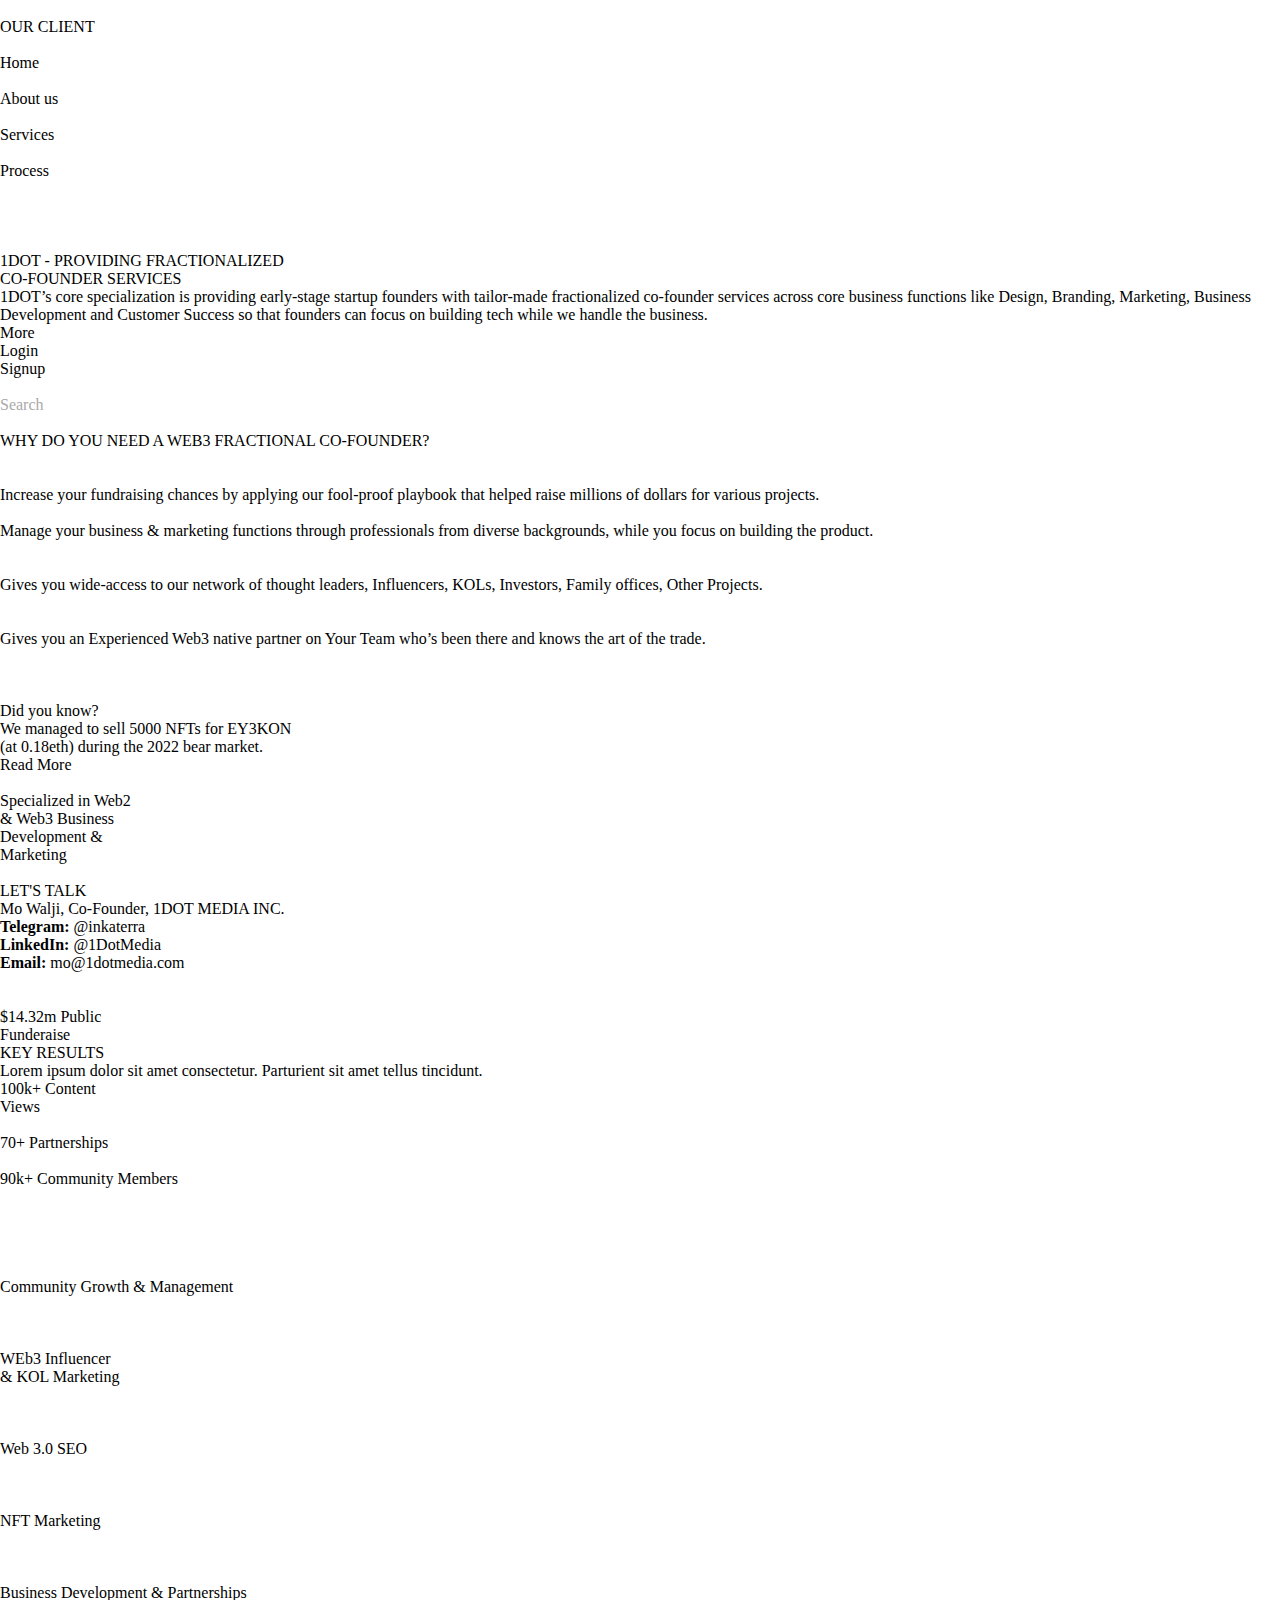
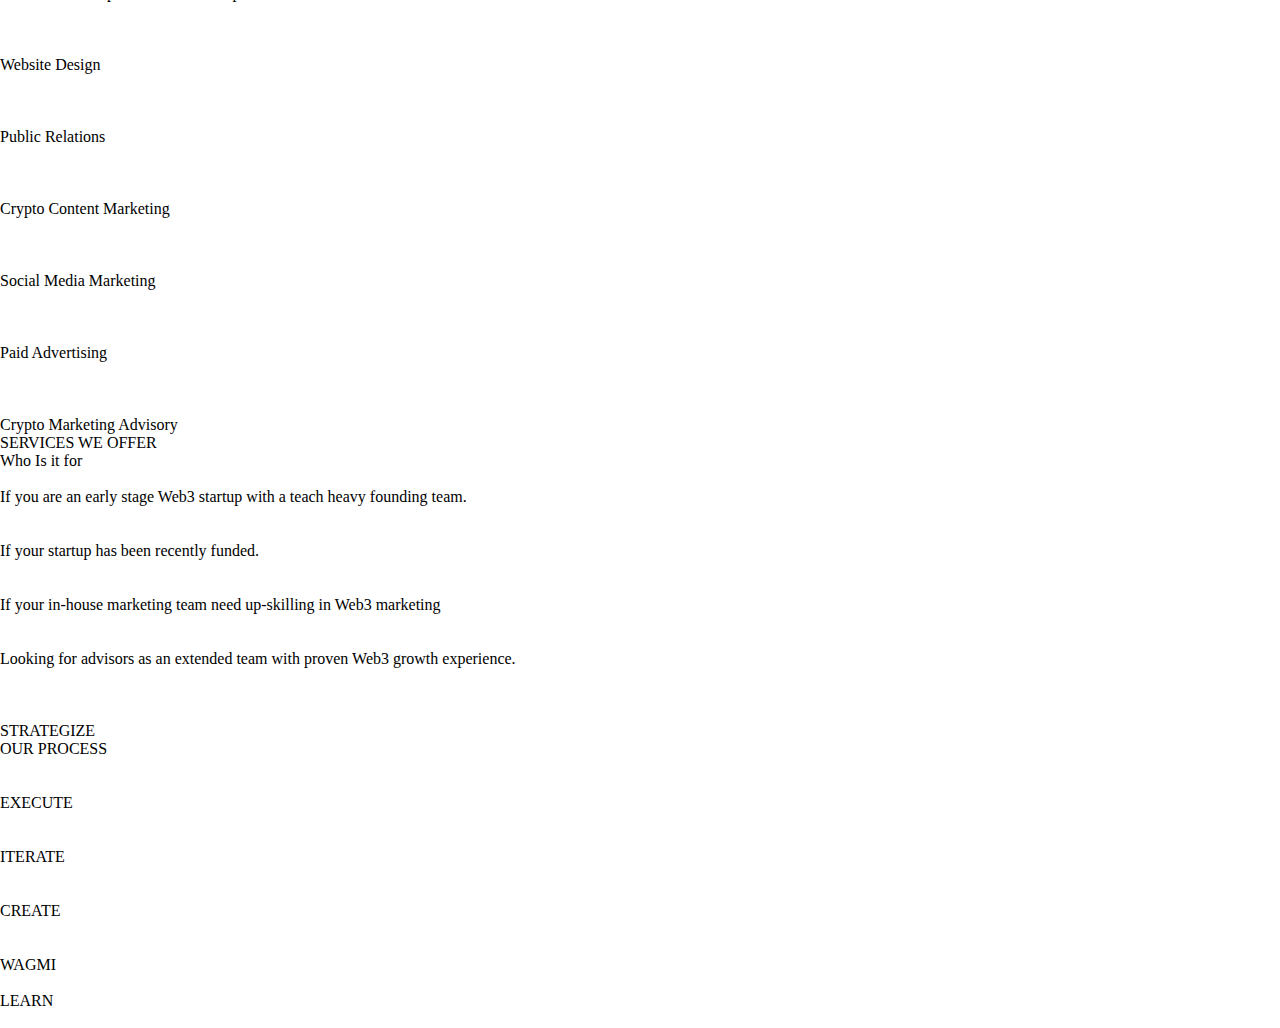
==== index.html @ b53cdebd "navbar and banner section added" ====
<!DOCTYPE html>
<html>
<head>
  	<meta charset="utf-8">
  	<meta name="viewport" content="initial-scale=1, width=device-width">
  	
  	
  	<link rel="stylesheet" href="./assets/global.css" />
  	<link rel="stylesheet"  href="./assets/style.css" />
  	<link rel="stylesheet" href="https://fonts.googleapis.com/css2?family=Resolve-MediumExt:wght@400&display=swap" />
  	<link rel="stylesheet" href="https://fonts.googleapis.com/css2?family=Montserrat:wght@400;500;700&display=swap" />
  	<link rel="stylesheet" href="https://fonts.googleapis.com/css2?family=Resolve-ExtraboldWd:wght@400&display=swap" />
  	
  	
  	
</head>
<body>
  	
  	<header class="landing-page">
    		<div class="landing-page-child">
    		</div>
    		<div class="landing-page-item">
    		</div>
    		<div class="landing-page-inner">
    		</div>
    		<div class="ellipse-div">
    		</div>
    		<div class="landing-page-child1">
    		</div>
    		<div class="landing-page-child2">
    		</div>
    		<div class="rectangle-div">
    		</div>
    		<img class="group-icon" alt="" src="Group 2194.svg">
    		
    		<div class="our-client">OUR CLIENT</div>
    		<img class="rectangle-icon" alt="" src="Rectangle 48.svg">
    		
    		<div class="home-parent">
      			<div class="home">
        				<div class="home1">Home</div>
        				<img class="material-symbolsadd-home-roun-icon" alt="" src="material-symbols:add-home-rounded.svg">
        				
        				<img class="home-child" alt="" src="Rectangle 4.svg">
        				
      			</div>
      			<div class="about">
        				<div class="about-us">About us</div>
        				<img class="mdiabout-icon" alt="" src="mdi:about.svg">
        				
      			</div>
      			<div class="services">
        				<div class="services1">Services</div>
        				<img class="icoutline-miscellaneous-servi-icon" alt="" src="ic:outline-miscellaneous-services.svg">
        				
      			</div>
      			<div class="process">
        				<div class="process1">Process</div>
        				<img class="uilprocess-icon" alt="" src="uil:process.svg">
        				
      			</div>
    		</div>
    		<img class="logo-icon" alt="" src="Logo.png">
    		
    		<div class="hero-banner">
      			<div class="hero-banner-child">
      			</div>
      			<img class="hero-banner-item" alt="" src="Rectangle 57.png">
      			
      			<div class="hero-banner-inner">
      			</div>
      			<div class="hero-banner-child1">
      			</div>
      			<div class="accd23147179095-1-parent">
        				<img class="accd23147179095-1-icon" alt="" src="accd23147179095 1.png">
        				
        				<div class="dot-providing-fractionalized-parent">
          					<div class="dot-providing-container">
            						<span class="telegram-inkaterra-txt-container">
              							<p class="dot-providing">1DOT - PROVIDING FRACTIONALIZED</p>
              							<p class="dot-providing">CO-FOUNDER SERVICES</p>
            						</span>
          					</div>
          					<div class="dots-core-specialization">1DOT’s core specialization is providing early-stage startup founders with tailor-made fractionalized co-founder services across core business functions like Design, Branding, Marketing, Business Development and Customer Success so that founders can focus on building tech while we handle the business.</div>
          					<div class="rectangle-parent">
            						<div class="group-child">
            						</div>
            						<div class="more">More</div>
          					</div>
        				</div>
      			</div>
    		</div>
    		<div class="login-parent">
      			<div class="login">Login</div>
      			<div class="signup">Signup</div>
      			<img class="group-item" alt="" src="Rectangle 4.svg">
      			
      			<div class="search-parent">
        				<div class="search">Search</div>
        				<img class="frame-icon" alt="" src="Frame.svg">
        				
        				<div class="group-inner">
        				</div>
      			</div>
    		</div>
    		<div class="right-wrapper-top">
      			<div class="right-wrapper-top-child">
      			</div>
      			<img class="right-wrapper-top-item" alt="" src="Rectangle 52.png">
      			
      			<div class="right-wrap">
        				<div class="why-do-you">WHY DO YOU NEED A WEB3 FRACTIONAL CO-FOUNDER?</div>
        				<div class="right-points">
          					<div class="right-point-3">
            						<img class="right-point-3-child" alt="" src="Vector 9.svg">
            						
            						<div class="group-parent">
              							<div class="vector-parent">
                								<img class="vector-icon" alt="" src="Vector 10.svg">
                								
                								<img class="af969147179095-1-icon" alt="" src="9af969147179095 1.png">
                								
              							</div>
              							<div class="increase-your-fundraising">Increase your fundraising chances by applying our fool-proof playbook that helped raise millions of dollars for various projects.</div>
            						</div>
          					</div>
          					<div class="right-point-4">
            						<img class="right-point-3-child" alt="" src="Vector 11.svg">
            						
            						<div class="group-parent">
              							<div class="manage-your-business">Manage your business & marketing functions through professionals from diverse backgrounds, while you focus on building the product.</div>
              							<div class="vector-parent">
                								<img class="vector-icon" alt="" src="Vector 12.svg">
                								
                								<img class="cd147179095-1-icon" alt="" src="6299cd147179095 1.png">
                								
              							</div>
            						</div>
          					</div>
          					<div class="right-point-2">
            						<img class="right-point-3-child" alt="" src="Vector 7.svg">
            						
            						<div class="gives-you-wide-access-to-our-n-parent">
              							<div class="gives-you-wide-access">Gives you wide-access to our network of thought leaders, Influencers, KOLs, Investors, Family offices, Other Projects.</div>
              							<div class="vector-parent">
                								<img class="vector-icon" alt="" src="Vector 8.svg">
                								
                								<img class="f8e6147179095-1-icon" alt="" src="21f8e6147179095 1.png">
                								
              							</div>
            						</div>
          					</div>
          					<div class="right-point-1">
            						<img class="right-point-3-child" alt="" src="Vector 5.svg">
            						
            						<div class="group-parent">
              							<div class="increase-your-fundraising">Gives you an Experienced Web3 native partner on Your Team who’s been there and knows the art of the trade.</div>
              							<div class="vector-parent">
                								<img class="vector-icon" alt="" src="Vector 6.svg">
                								
                								<img class="a55784147179095-1-icon" alt="" src="a55784147179095 1.png">
                								
              							</div>
            						</div>
          					</div>
        				</div>
      			</div>
    		</div>
    		<div class="right-wrapper-bottom">
      			<div class="right-wrapper-bottom-child">
      			</div>
      			<img class="right-wrapper-bottom-item" alt="" src="Rectangle 53.png">
      			
      			<div class="ellipse-parent">
        				<div class="group-child4">
        				</div>
        				<div class="group-child5">
        				</div>
        				<img class="s-1-1" alt="" src="s (1) 1.png">
        				
        				<div class="did-you-know">Did you know?</div>
        				<div class="we-managed-to-container">
          					<span class="telegram-inkaterra-txt-container">
            						<p class="dot-providing">We managed to sell 5000 NFTs for EY3KON</p>
            						<p class="dot-providing">(at 0.18eth) during the 2022 bear market.</p>
          					</span>
        				</div>
        				<div class="rectangle-group">
          					<div class="group-child6">
          					</div>
          					<div class="read-more">Read More</div>
        				</div>
      			</div>
    		</div>
    		<div class="right-wrapper-bottom1">
      			<div class="right-wrapper-bottom-inner">
      			</div>
      			<div class="rectangle-container">
        				<div class="group-child7">
        				</div>
        				<img class="group-child8" alt="" src="Rectangle 59.png">
        				
        				<div class="specialized-in-web2-container">
          					<p class="dot-providing">Specialized in Web2</p>
          					<p class="dot-providing">& Web3 Business </p>
          					<p class="dot-providing">Development & </p>
          					<p class="dot-providing">Marketing</p>
        				</div>
      			</div>
      			<div class="rectangle-parent1">
        				<div class="group-child9">
        				</div>
        				<div class="rectangle-parent2">
          					<img class="group-child10" alt="" src="Rectangle 59.png">
          					
          					<div class="lets-talk-parent">
            						<div class="lets-talk">LET'S TALK</div>
            						<div class="mo-walji-co-founder">Mo Walji, Co-Founder, 1DOT MEDIA INC.</div>
            						<div class="group-container">
              							<div class="rectangle-parent3">
                								<div class="group-child11">
                								</div>
                								<div class="telegram-inkaterra">
                  									<span class="telegram-inkaterra-txt-container">
                    										<b>Telegram: </b>
                    										<span>@inkaterra</span>
                  									</span>
                								</div>
              							</div>
              							<div class="rectangle-parent4">
                								<div class="group-child12">
                								</div>
                								<div class="linkedin-1dotmedia">
                  									<span class="telegram-inkaterra-txt-container">
                    										<b>LinkedIn:</b>
                    										<span> @1DotMedia</span>
                  									</span>
                								</div>
              							</div>
              							<div class="rectangle-parent5">
                								<div class="group-child13">
                								</div>
                								<div class="email-mo1dotmediacom">
                  									<span class="telegram-inkaterra-txt-container">
                    										<b>Email: </b>
                    										<span>mo@1dotmedia.com</span>
                  									</span>
                								</div>
              							</div>
            						</div>
          					</div>
        				</div>
      			</div>
      			<img class="right-wrapper-bottom-child1" alt="" src="Rectangle 57.png">
      			
      			<div class="rectangle-parent6">
        				<div class="group-child14">
        				</div>
        				<div class="group-child15">
        				</div>
        				<img class="t-1-icon" alt="" src="t 1.png">
        				
        				<div class="m-public-funderaise-container">
          					<span class="telegram-inkaterra-txt-container">
            						<p class="dot-providing">$14.32m Public</p>
            						<p class="dot-providing">Funderaise</p>
          					</span>
        				</div>
      			</div>
      			<div class="key-results-parent">
        				<div class="key-results">KEY RESULTS</div>
        				<div class="lorem-ipsum-dolor">Lorem ipsum dolor sit amet consectetur. Parturient sit amet tellus tincidunt.</div>
      			</div>
      			<div class="rectangle-parent7">
        				<div class="group-child14">
        				</div>
        				<div class="m-public-funderaise-container">
          					<span class="telegram-inkaterra-txt-container">
            						<p class="dot-providing">100k+ Content</p>
            						<p class="dot-providing">Views</p>
          					</span>
        				</div>
        				<div class="group-child17">
        				</div>
        				<img class="t-10-1" alt="" src="t (10) 1.png">
        				
      			</div>
      			<div class="rectangle-parent8">
        				<div class="group-child14">
        				</div>
        				<div class="partnerships">70+ Partnerships</div>
        				<div class="group-child19">
        				</div>
        				<img class="t-1-1" alt="" src="t (1) 1.png">
        				
      			</div>
      			<div class="rectangle-parent9">
        				<div class="group-child14">
        				</div>
        				<div class="k-community-members">90k+ Community Members</div>
        				<div class="group-child21">
        				</div>
        				<img class="s-1-icon" alt="" src="s 1.png">
        				
      			</div>
    		</div>
    		<div class="rectangle-parent10">
      			<img class="group-child22" alt="" src="Rectangle 58.png">
      			
      			<div class="group-parent1">
        				<div class="group-parent2">
          					<div class="whoitfor-wrap-parent">
            						<div class="whoitfor-wrap">
              							<div class="whoitfor-wrap">
                								<div class="point1-wrap-child">
                								</div>
                								<img class="point1-wrap-item" alt="" src="Vector 4.svg">
                								
                								<img class="point1-wrap-inner" alt="" src="Vector 5.png">
                								
                								<div class="point1-wrap-child1">
                								</div>
                								<img class="t-6-1" alt="" src="t (6) 1.png">
                								
                								<div class="point1-wrap-child2">
                								</div>
                								<div class="vector-parent1">
                  									<img class="group-child23" alt="" src="Rectangle 59.svg">
                  									
                  									<div class="community-growth">Community Growth & Management</div>
                								</div>
              							</div>
            						</div>
            						<div class="whoitfor-wrap1">
              							<div class="whoitfor-wrap">
                								<div class="point1-wrap-child">
                								</div>
                								<img class="point1-wrap-item" alt="" src="Vector 4.svg">
                								
                								<img class="point1-wrap-inner" alt="" src="Vector 5.png">
                								
                								<div class="point1-wrap-child1">
                								</div>
                								<img class="t-6-11" alt="" src="t (6) 1.png">
                								
                								<div class="point1-wrap-child2">
                								</div>
                								<div class="vector-parent1">
                  									<img class="group-child23" alt="" src="Rectangle 59.svg">
                  									
                  									<div class="web3-influencer-container">
                    										<span class="telegram-inkaterra-txt-container">
                      											<p class="dot-providing">WEb3 Influencer</p>
                      											<p class="dot-providing">& KOL Marketing</p>
                    										</span>
                  									</div>
                								</div>
              							</div>
            						</div>
            						<div class="whoitfor-wrap2">
              							<div class="point1-wrap2">
                								<img class="point1-wrap-item" alt="" src="Vector 4.svg">
                								
                								<img class="point1-wrap-inner" alt="" src="Vector 5.png">
                								
                								<div class="point1-wrap-child1">
                								</div>
                								<img class="t-6-12" alt="" src="t (6) 1.png">
                								
                								<div class="point1-wrap-child2">
                								</div>
                								<div class="vector-parent1">
                  									<img class="group-child23" alt="" src="Rectangle 59.svg">
                  									
                  									<div class="community-growth">Web 3.0 SEO</div>
                								</div>
              							</div>
            						</div>
            						<div class="whoitfor-wrap3">
              							<div class="whoitfor-wrap">
                								<div class="point1-wrap-child">
                								</div>
                								<img class="point1-wrap-item" alt="" src="Vector 4.svg">
                								
                								<img class="point1-wrap-inner" alt="" src="Vector 5.png">
                								
                								<div class="point1-wrap-child1">
                								</div>
                								<img class="t-6-13" alt="" src="t (6) 1.png">
                								
                								<div class="point1-wrap-child2">
                								</div>
                								<div class="vector-parent1">
                  									<img class="group-child23" alt="" src="Rectangle 59.svg">
                  									
                  									<div class="community-growth">NFT Marketing</div>
                								</div>
              							</div>
            						</div>
            						<div class="whoitfor-wrap4">
              							<div class="whoitfor-wrap">
                								<div class="point1-wrap-child">
                								</div>
                								<img class="point1-wrap-item" alt="" src="Vector 4.svg">
                								
                								<img class="point1-wrap-inner" alt="" src="Vector 5.png">
                								
                								<div class="point1-wrap-child1">
                								</div>
                								<img class="t-6-14" alt="" src="t (6) 1.png">
                								
                								<div class="point1-wrap-child2">
                								</div>
                								<div class="vector-parent1">
                  									<img class="group-child23" alt="" src="Rectangle 59.svg">
                  									
                  									<div class="business-development">Business Development & Partnerships</div>
                								</div>
              							</div>
            						</div>
            						<div class="whoitfor-wrap5">
              							<div class="whoitfor-wrap">
                								<div class="point1-wrap-child">
                								</div>
                								<img class="point1-wrap-item" alt="" src="Vector 4.svg">
                								
                								<img class="point1-wrap-inner" alt="" src="Vector 5.png">
                								
                								<div class="point1-wrap-child1">
                								</div>
                								<img class="t-6-15" alt="" src="t (6) 1.png">
                								
                								<div class="point1-wrap-child2">
                								</div>
                								<div class="vector-parent1">
                  									<img class="group-child23" alt="" src="Rectangle 59.svg">
                  									
                  									<div class="community-growth">Website Design</div>
                								</div>
              							</div>
            						</div>
            						<div class="whoitfor-wrap6">
              							<div class="whoitfor-wrap">
                								<div class="point1-wrap-child">
                								</div>
                								<img class="point1-wrap-item" alt="" src="Vector 4.svg">
                								
                								<img class="point1-wrap-inner" alt="" src="Vector 5.png">
                								
                								<div class="point1-wrap-child1">
                								</div>
                								<img class="t-6-16" alt="" src="t (6) 1.png">
                								
                								<div class="point1-wrap-child2">
                								</div>
                								<div class="vector-parent1">
                  									<img class="group-child23" alt="" src="Rectangle 59.svg">
                  									
                  									<div class="community-growth">Public Relations</div>
                								</div>
              							</div>
            						</div>
            						<div class="whoitfor-wrap7">
              							<div class="whoitfor-wrap">
                								<div class="point1-wrap-child">
                								</div>
                								<img class="point1-wrap-item" alt="" src="Vector 4.svg">
                								
                								<img class="point1-wrap-inner" alt="" src="Vector 5.png">
                								
                								<div class="point1-wrap-child1">
                								</div>
                								<img class="t-6-17" alt="" src="t (6) 1.png">
                								
                								<div class="point1-wrap-child2">
                								</div>
                								<div class="vector-parent1">
                  									<img class="group-child23" alt="" src="Rectangle 59.svg">
                  									
                  									<div class="community-growth">Crypto Content Marketing</div>
                								</div>
              							</div>
            						</div>
            						<div class="whoitfor-wrap8">
              							<div class="whoitfor-wrap">
                								<div class="point1-wrap-child">
                								</div>
                								<img class="point1-wrap-item" alt="" src="Vector 4.svg">
                								
                								<img class="point1-wrap-inner" alt="" src="Vector 5.png">
                								
                								<div class="point1-wrap-child1">
                								</div>
                								<img class="t-6-18" alt="" src="t (6) 1.png">
                								
                								<div class="point1-wrap-child2">
                								</div>
                								<div class="vector-parent1">
                  									<img class="group-child23" alt="" src="Rectangle 59.svg">
                  									
                  									<div class="social-media-marketing">Social Media Marketing</div>
                								</div>
              							</div>
            						</div>
            						<div class="whoitfor-wrap9">
              							<div class="whoitfor-wrap">
                								<div class="point1-wrap-child">
                								</div>
                								<img class="point1-wrap-item" alt="" src="Vector 4.svg">
                								
                								<img class="point1-wrap-inner" alt="" src="Vector 5.png">
                								
                								<div class="point1-wrap-child1">
                								</div>
                								<img class="t-6-19" alt="" src="t (6) 1.png">
                								
                								<div class="point1-wrap-child2">
                								</div>
                								<div class="vector-parent1">
                  									<img class="group-child23" alt="" src="Rectangle 59.svg">
                  									
                  									<div class="community-growth">Paid Advertising</div>
                								</div>
              							</div>
            						</div>
            						<div class="whoitfor-wrap10">
              							<div class="whoitfor-wrap">
                								<div class="point1-wrap-child">
                								</div>
                								<img class="point1-wrap-item" alt="" src="Vector 4.svg">
                								
                								<img class="point1-wrap-inner" alt="" src="Vector 5.png">
                								
                								<div class="point1-wrap-child1">
                								</div>
                								<img class="t-6-110" alt="" src="t (6) 1.png">
                								
                								<div class="point1-wrap-child2">
                								</div>
                								<div class="vector-parent1">
                  									<img class="group-child23" alt="" src="Rectangle 59.svg">
                  									
                  									<div class="community-growth">Crypto Marketing Advisory</div>
                								</div>
              							</div>
            						</div>
          					</div>
          					<div class="services-we-offer">SERVICES WE OFFER</div>
        				</div>
        				<div class="who-it-for-wrapper">
          					<div class="who-is-it">Who Is it for</div>
          					<div class="whoitfor-wrap11">
            						<div class="point1-wrap11">
              							<div class="point1-wrap-child">
              							</div>
              							<img class="point1-wrap-item" alt="" src="Vector 4.svg">
              							
              							<div class="point1-wrap-child2">
              							</div>
              							<div class="if-you-are-an-early-stage-web3-parent">
                								<div class="if-you-are">If you are an early stage Web3 startup with a teach heavy founding team.</div>
                								<img class="group-child34" alt="" src="Group 2159.svg">
                								
              							</div>
            						</div>
            						<div class="point2-wrap">
              							<div class="point2-wrap-child">
              							</div>
              							<img class="point2-wrap-item" alt="" src="Vector 4.svg">
              							
              							<div class="if-your-startup-has-been-recen-parent">
                								<div class="if-your-startup">If your startup has been recently funded.</div>
                								<img class="group-child35" alt="" src="Group 2160.svg">
                								
              							</div>
            						</div>
            						<div class="point3-wrap">
              							<div class="point3-wrap-child">
              							</div>
              							<img class="point3-wrap-item" alt="" src="Vector 4.svg">
              							
              							<div class="if-your-in-house-marketing-tea-parent">
                								<div class="if-your-in-house">If your in-house marketing team need up-skilling in Web3 marketing</div>
                								<div class="group-child36">
                								</div>
                								<img class="group-child37" alt="" src="Group 2161.svg">
                								
              							</div>
            						</div>
            						<div class="point4-wrap">
              							<div class="point4-wrap-child">
              							</div>
              							<img class="point3-wrap-item" alt="" src="Vector 4.svg">
              							
              							<div class="looking-for-advisors-as-an-ext-parent">
                								<div class="looking-for-advisors">Looking for advisors as an extended team with proven Web3 growth experience.</div>
                								<div class="group-child38">
                								</div>
                								<img class="group-child39" alt="" src="Group 2162.svg">
                								
              							</div>
            						</div>
          					</div>
        				</div>
        				<div class="group-parent3">
          					<div class="rectangle-parent11">
            						<div class="group-child40">
            						</div>
            						<img class="group-child41" alt="" src="Rectangle 53.svg">
            						
            						<div class="group-child42">
            						</div>
            						<img class="ellipse-icon" alt="" src="Ellipse 17.png">
            						
            						<div class="strategize">STRATEGIZE</div>
          					</div>
          					<div class="our-process-parent">
            						<div class="our-process">OUR PROCESS</div>
            						<div class="rectangle-parent12">
              							<div class="group-child40">
              							</div>
              							<img class="group-child41" alt="" src="Rectangle 53.svg">
              							
              							<div class="group-child45">
              							</div>
              							<img class="group-child46" alt="" src="Ellipse 17.png">
              							
              							<div class="execute">EXECUTE</div>
            						</div>
            						<div class="rectangle-parent13">
              							<div class="group-child40">
              							</div>
              							<img class="group-child41" alt="" src="Rectangle 53.svg">
              							
              							<div class="group-child45">
              							</div>
              							<img class="group-child50" alt="" src="Ellipse 17.png">
              							
              							<div class="iterate">ITERATE</div>
            						</div>
            						<div class="rectangle-parent14">
              							<div class="group-child40">
              							</div>
              							<img class="group-child41" alt="" src="Rectangle 53.svg">
              							
              							<div class="group-child42">
              							</div>
              							<img class="group-child54" alt="" src="Ellipse 17.png">
              							
              							<div class="create">CREATE</div>
            						</div>
            						<div class="rectangle-parent15">
              							<div class="group-child40">
              							</div>
              							<img class="group-child41" alt="" src="Rectangle 53.svg">
              							
              							<div class="group-child45">
              							</div>
              							<img class="group-child58" alt="" src="Ellipse 17.png">
              							
              							<div class="wagmi">WAGMI</div>
            						</div>
            						<div class="group-parent4">
              							<div class="rectangle-parent16">
                								<div class="group-child40">
                								</div>
                								<img class="group-child41" alt="" src="Rectangle 53.svg">
                								
                								<div class="learn">LEARN</div>
              							</div>
              							<div class="group-child61">
              							</div>
              							<img class="group-child62" alt="" src="Ellipse 18.png">
              							
            						</div>
          					</div>
        				</div>
      			</div>
    		</div>
  	</header>
  	
  	
  	
  	
</body>
</html>
---- assets/global.css ----
@font-face {
    font-family: 'Resolve-ExtraboldWd'; 
    src: url('../fonts/stylesheet.css'); 
}


body {
  	margin: 0;
  	line-height: normal;
}


:root {
  	
  	/* fonts */
  	--font-resolve-extraboldwd: Resolve-ExtraboldWd;
  	--font-resolve-mediumext: Resolve-MediumExt;
  	--font-montserrat: Montserrat;

  	/* font sizes */
  	--font-size-xl: 20px;
  	--font-size-6xl: 25px;
  	--font-size-2xs: 11px;
  	--font-size-xs: 12px;
  	--font-size-smi: 13px;
  	--font-size-sm: 14px;
  	--font-size-3xs: 10px;
  	--font-size-mini: 15px;
  	
  	/* Colors */
  	--white: #fff;
  	--color-darkslateblue-100: #473d9a;
  	--color-darkslateblue-200: #3a3373;
  	--st: #d214e6;
  	--color-fuchsia-100: rgba(210, 20, 230, 0.3);
  	--color-thistle: #c9b0e0;
  	--color-hotpink-100: rgba(236, 77, 142, 0.3);
  	--color-blueviolet-100: #5b2ad1;
  	--color-blueviolet-200: rgba(91, 42, 209, 0.3);
  	--color-gray: rgba(255, 255, 255, 0.4);
  	
  	/* Border radiuses */
  	--br-sm: 14px;
  	--br-11xl: 30px;
  	--br-xl: 20px;
  	--br-xs: 12px;
  	--br-3xs: 10px;
  	
}
---- assets/style.css ----
* {
  margin: 0;
  padding: 0;
  box-sizing: border-box;
}

.container {
  width: 1400px;
  margin: 0 auto;
 
}

/* banner css  */
.logo-nav {
  height: 700px;
  width: 115px;
  background-color: red;
}

/* navbar css  */

.search {
  position: relative;
  color: #aaa;
}

.search {
  display: inline-block;
}

.search input {
  width: 250px;
  height: 32px;
}

.search input {
  text-indent: 32px;
  border: none;
  border-bottom: 1px solid #000;
}
.search .fa-search {
  position: absolute;
  top: 10px;
}

.search .fa-search {
  left: auto;
  right: 10px;
}

.login-line {
  border-bottom: 1px solid #000;
}

.header {
  display: flex;
  justify-content: space-between;
}

.navbar {
  display: flex;
  justify-content: center;
  align-items: center;
}

ul {
  display: flex;
  list-style: none;
  gap: 40px;
}

/* banner css  */

.banner {
  height: 315px;
  width: 900px;
  background-color: #3a3373;
  border-radius: 10px;
  padding: 15px;
}

.banner-section {
  display: flex;
  gap: 3%;
  margin: auto 0;
  justify-content: center;
}

.banner-content {
  display: flex;
  margin: 0 auto;
  justify-content: center;
  align-items: center;
}

.banner-text h2 {
  color: white;
  font-family: 'Resolve-ExtraboldWd';
}
.banner-text p {
  color: #a786c6;
}

.banner-text button {
  border-radius: 10px;
  background: linear-gradient(125.08deg, #d214e6, #ec4d8e);
  box-shadow: 4px 4px 17px rgba(54, 47, 115, 0.5);
  width: 99px;
  height: 42px;
  color: #ffffff;
  margin-top: 10px;
}

/* side navbar  */

.sidebar-nav {
  height: 668px;
  width: 380px;
  background-color: #3a3373;
  padding: 15px;
}

.sidebar-nav h2 {
  text-align: center;
  color: white;
}

.icon-card {
  width: 300px;
  height: 108px;
  display: grid;
  grid-template-columns: repeat(2, 1fr);
  position: relative;
  margin-top: 5%;
}

.icon-vector img{
  width: 120px;
  height: 110px;
  position: absolute;
  margin-top: 5%;
  margin-left: 5%;
}

.icon-img {
  position: relative;
  margin-top: 20%;
  margin-left: 20%;
  width: 58px;
  height: 61px;
  padding: 5px;
  
 
}

.icon-text {
  margin-top: 35%;
color: #fff;
  font-size: 10px;
  position: relative;
}

.victor-back-img {
  position: absolute;
  width: 300px;
  height: 108;
}



/* second banner  */

.second-banner{
  height: 1600px;
  width: 900px;
  background-color: #3A3373;
  margin-top: 40px;
  border-radius: 10px;
 padding: 15px;

}

.second-banner h2{
  color: #fff;
}

.card-item-victor{
  width: 195px;
  height: 248px;
}
.vector-4{
  position: absolute;

}


.group-2159{
position: relative;
text-align: center;
}

.second-banner-text{
  position: relative;
 text-align: center;
 font-size: 11px;
 color: #fff;
}


.who-is-card{
  display: grid;
  grid-template-columns: repeat(4, 1fr);
  
}

.service-section{
  margin-top: 10%;
}
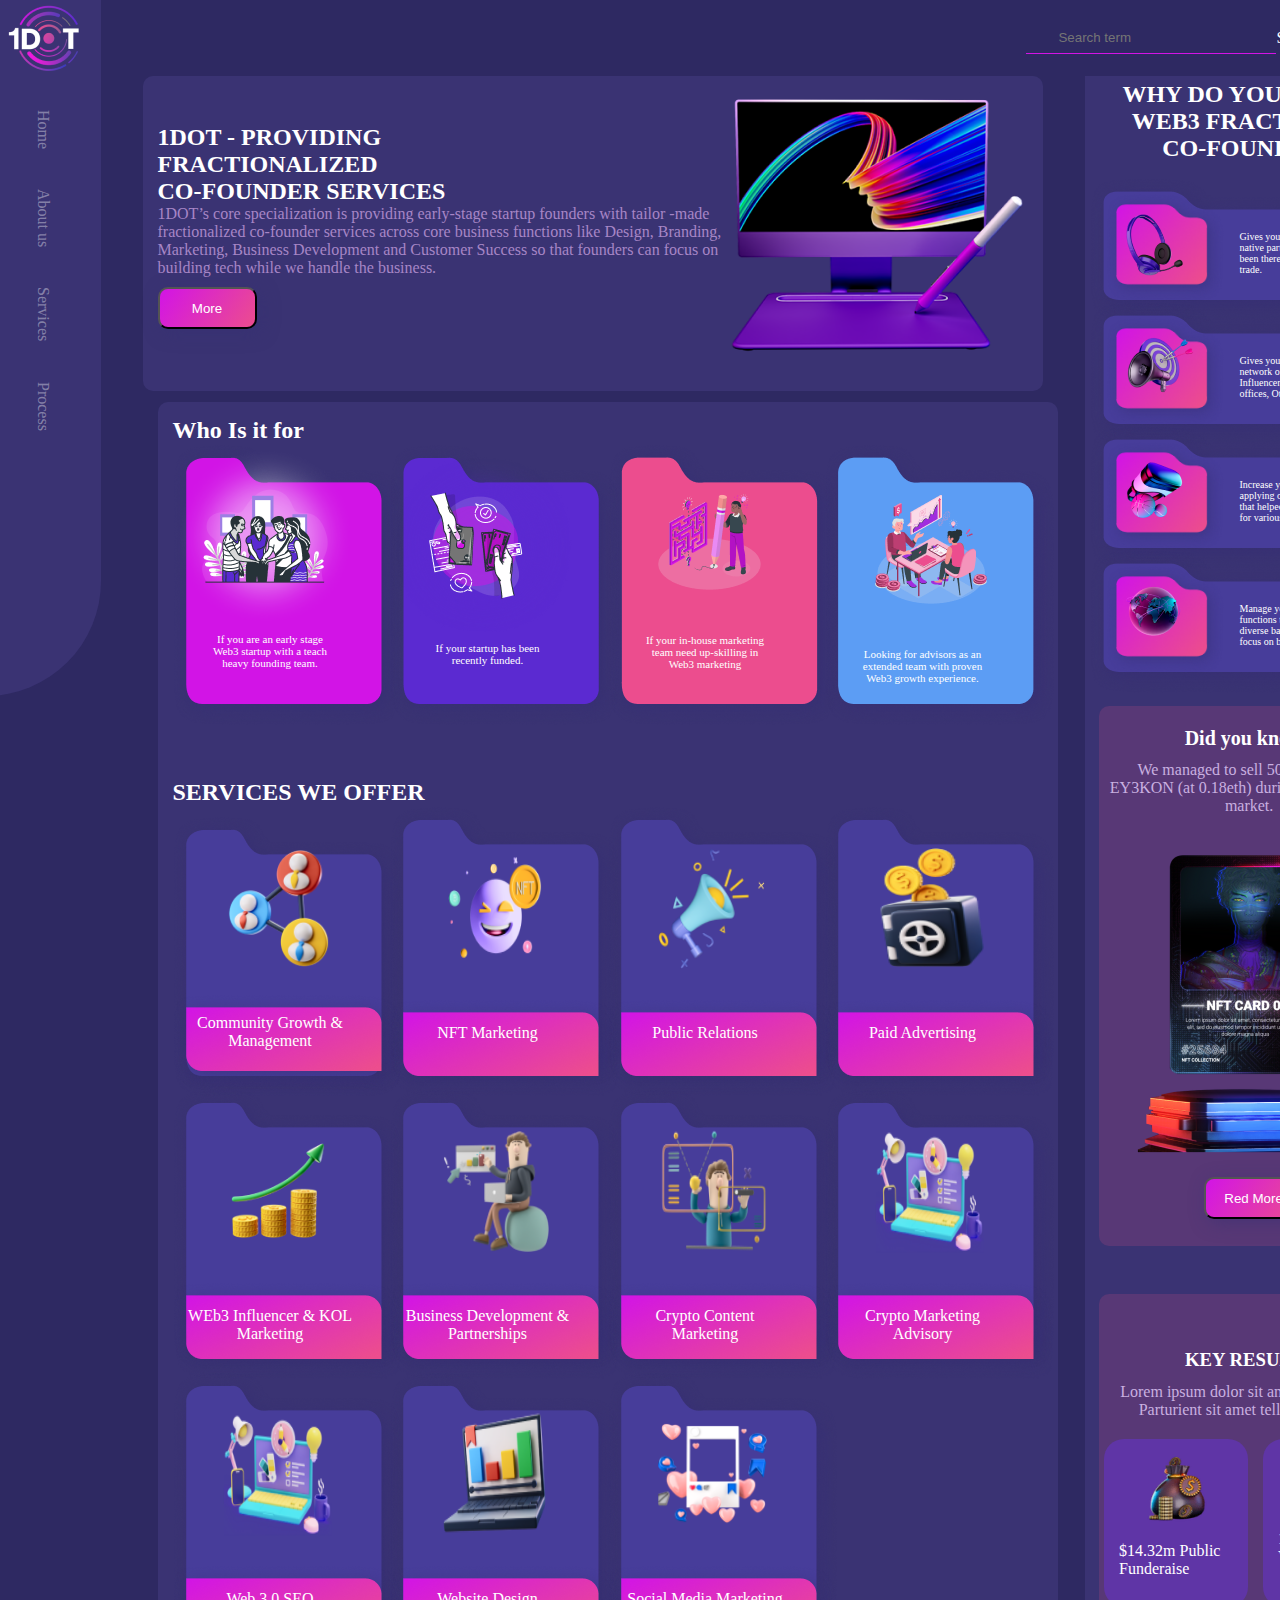
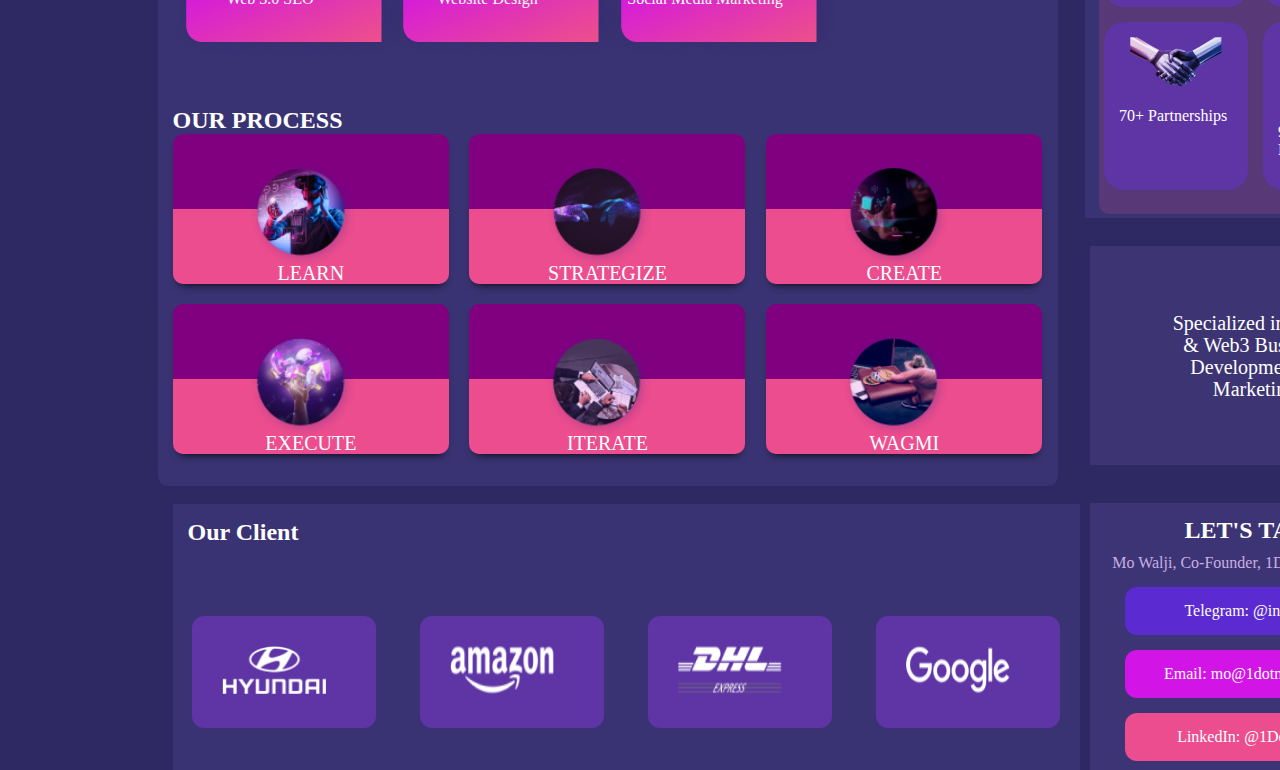
==== commit 56dc20ab: "some code updated" ====
--- a/index.html
+++ b/index.html
@@ -1,686 +1,593 @@
 <!DOCTYPE html>
-<html>
-<head>
-  	<meta charset="utf-8">
-  	<meta name="viewport" content="initial-scale=1, width=device-width">
-  	
-  	
-  	<link rel="stylesheet" href="./assets/global.css" />
-  	<link rel="stylesheet"  href="./assets/style.css" />
-  	<link rel="stylesheet" href="https://fonts.googleapis.com/css2?family=Resolve-MediumExt:wght@400&display=swap" />
-  	<link rel="stylesheet" href="https://fonts.googleapis.com/css2?family=Montserrat:wght@400;500;700&display=swap" />
-  	<link rel="stylesheet" href="https://fonts.googleapis.com/css2?family=Resolve-ExtraboldWd:wght@400&display=swap" />
-  	
-  	
-  	
-</head>
-<body>
-  	
-  	<header class="landing-page">
-    		<div class="landing-page-child">
-    		</div>
-    		<div class="landing-page-item">
-    		</div>
-    		<div class="landing-page-inner">
-    		</div>
-    		<div class="ellipse-div">
-    		</div>
-    		<div class="landing-page-child1">
-    		</div>
-    		<div class="landing-page-child2">
-    		</div>
-    		<div class="rectangle-div">
-    		</div>
-    		<img class="group-icon" alt="" src="Group 2194.svg">
-    		
-    		<div class="our-client">OUR CLIENT</div>
-    		<img class="rectangle-icon" alt="" src="Rectangle 48.svg">
-    		
-    		<div class="home-parent">
-      			<div class="home">
-        				<div class="home1">Home</div>
-        				<img class="material-symbolsadd-home-roun-icon" alt="" src="material-symbols:add-home-rounded.svg">
-        				
-        				<img class="home-child" alt="" src="Rectangle 4.svg">
-        				
-      			</div>
-      			<div class="about">
-        				<div class="about-us">About us</div>
-        				<img class="mdiabout-icon" alt="" src="mdi:about.svg">
-        				
-      			</div>
-      			<div class="services">
-        				<div class="services1">Services</div>
-        				<img class="icoutline-miscellaneous-servi-icon" alt="" src="ic:outline-miscellaneous-services.svg">
-        				
-      			</div>
-      			<div class="process">
-        				<div class="process1">Process</div>
-        				<img class="uilprocess-icon" alt="" src="uil:process.svg">
-        				
-      			</div>
-    		</div>
-    		<img class="logo-icon" alt="" src="Logo.png">
-    		
-    		<div class="hero-banner">
-      			<div class="hero-banner-child">
-      			</div>
-      			<img class="hero-banner-item" alt="" src="Rectangle 57.png">
-      			
-      			<div class="hero-banner-inner">
-      			</div>
-      			<div class="hero-banner-child1">
-      			</div>
-      			<div class="accd23147179095-1-parent">
-        				<img class="accd23147179095-1-icon" alt="" src="accd23147179095 1.png">
-        				
-        				<div class="dot-providing-fractionalized-parent">
-          					<div class="dot-providing-container">
-            						<span class="telegram-inkaterra-txt-container">
-              							<p class="dot-providing">1DOT - PROVIDING FRACTIONALIZED</p>
-              							<p class="dot-providing">CO-FOUNDER SERVICES</p>
-            						</span>
-          					</div>
-          					<div class="dots-core-specialization">1DOT’s core specialization is providing early-stage startup founders with tailor-made fractionalized co-founder services across core business functions like Design, Branding, Marketing, Business Development and Customer Success so that founders can focus on building tech while we handle the business.</div>
-          					<div class="rectangle-parent">
-            						<div class="group-child">
-            						</div>
-            						<div class="more">More</div>
-          					</div>
-        				</div>
-      			</div>
-    		</div>
-    		<div class="login-parent">
-      			<div class="login">Login</div>
-      			<div class="signup">Signup</div>
-      			<img class="group-item" alt="" src="Rectangle 4.svg">
-      			
-      			<div class="search-parent">
-        				<div class="search">Search</div>
-        				<img class="frame-icon" alt="" src="Frame.svg">
-        				
-        				<div class="group-inner">
-        				</div>
-      			</div>
-    		</div>
-    		<div class="right-wrapper-top">
-      			<div class="right-wrapper-top-child">
-      			</div>
-      			<img class="right-wrapper-top-item" alt="" src="Rectangle 52.png">
-      			
-      			<div class="right-wrap">
-        				<div class="why-do-you">WHY DO YOU NEED A WEB3 FRACTIONAL CO-FOUNDER?</div>
-        				<div class="right-points">
-          					<div class="right-point-3">
-            						<img class="right-point-3-child" alt="" src="Vector 9.svg">
-            						
-            						<div class="group-parent">
-              							<div class="vector-parent">
-                								<img class="vector-icon" alt="" src="Vector 10.svg">
-                								
-                								<img class="af969147179095-1-icon" alt="" src="9af969147179095 1.png">
-                								
-              							</div>
-              							<div class="increase-your-fundraising">Increase your fundraising chances by applying our fool-proof playbook that helped raise millions of dollars for various projects.</div>
-            						</div>
-          					</div>
-          					<div class="right-point-4">
-            						<img class="right-point-3-child" alt="" src="Vector 11.svg">
-            						
-            						<div class="group-parent">
-              							<div class="manage-your-business">Manage your business & marketing functions through professionals from diverse backgrounds, while you focus on building the product.</div>
-              							<div class="vector-parent">
-                								<img class="vector-icon" alt="" src="Vector 12.svg">
-                								
-                								<img class="cd147179095-1-icon" alt="" src="6299cd147179095 1.png">
-                								
-              							</div>
-            						</div>
-          					</div>
-          					<div class="right-point-2">
-            						<img class="right-point-3-child" alt="" src="Vector 7.svg">
-            						
-            						<div class="gives-you-wide-access-to-our-n-parent">
-              							<div class="gives-you-wide-access">Gives you wide-access to our network of thought leaders, Influencers, KOLs, Investors, Family offices, Other Projects.</div>
-              							<div class="vector-parent">
-                								<img class="vector-icon" alt="" src="Vector 8.svg">
-                								
-                								<img class="f8e6147179095-1-icon" alt="" src="21f8e6147179095 1.png">
-                								
-              							</div>
-            						</div>
-          					</div>
-          					<div class="right-point-1">
-            						<img class="right-point-3-child" alt="" src="Vector 5.svg">
-            						
-            						<div class="group-parent">
-              							<div class="increase-your-fundraising">Gives you an Experienced Web3 native partner on Your Team who’s been there and knows the art of the trade.</div>
-              							<div class="vector-parent">
-                								<img class="vector-icon" alt="" src="Vector 6.svg">
-                								
-                								<img class="a55784147179095-1-icon" alt="" src="a55784147179095 1.png">
-                								
-              							</div>
-            						</div>
-          					</div>
-        				</div>
-      			</div>
-    		</div>
-    		<div class="right-wrapper-bottom">
-      			<div class="right-wrapper-bottom-child">
-      			</div>
-      			<img class="right-wrapper-bottom-item" alt="" src="Rectangle 53.png">
-      			
-      			<div class="ellipse-parent">
-        				<div class="group-child4">
-        				</div>
-        				<div class="group-child5">
-        				</div>
-        				<img class="s-1-1" alt="" src="s (1) 1.png">
-        				
-        				<div class="did-you-know">Did you know?</div>
-        				<div class="we-managed-to-container">
-          					<span class="telegram-inkaterra-txt-container">
-            						<p class="dot-providing">We managed to sell 5000 NFTs for EY3KON</p>
-            						<p class="dot-providing">(at 0.18eth) during the 2022 bear market.</p>
-          					</span>
-        				</div>
-        				<div class="rectangle-group">
-          					<div class="group-child6">
-          					</div>
-          					<div class="read-more">Read More</div>
-        				</div>
-      			</div>
-    		</div>
-    		<div class="right-wrapper-bottom1">
-      			<div class="right-wrapper-bottom-inner">
-      			</div>
-      			<div class="rectangle-container">
-        				<div class="group-child7">
-        				</div>
-        				<img class="group-child8" alt="" src="Rectangle 59.png">
-        				
-        				<div class="specialized-in-web2-container">
-          					<p class="dot-providing">Specialized in Web2</p>
-          					<p class="dot-providing">& Web3 Business </p>
-          					<p class="dot-providing">Development & </p>
-          					<p class="dot-providing">Marketing</p>
-        				</div>
-      			</div>
-      			<div class="rectangle-parent1">
-        				<div class="group-child9">
-        				</div>
-        				<div class="rectangle-parent2">
-          					<img class="group-child10" alt="" src="Rectangle 59.png">
-          					
-          					<div class="lets-talk-parent">
-            						<div class="lets-talk">LET'S TALK</div>
-            						<div class="mo-walji-co-founder">Mo Walji, Co-Founder, 1DOT MEDIA INC.</div>
-            						<div class="group-container">
-              							<div class="rectangle-parent3">
-                								<div class="group-child11">
-                								</div>
-                								<div class="telegram-inkaterra">
-                  									<span class="telegram-inkaterra-txt-container">
-                    										<b>Telegram: </b>
-                    										<span>@inkaterra</span>
-                  									</span>
-                								</div>
-              							</div>
-              							<div class="rectangle-parent4">
-                								<div class="group-child12">
-                								</div>
-                								<div class="linkedin-1dotmedia">
-                  									<span class="telegram-inkaterra-txt-container">
-                    										<b>LinkedIn:</b>
-                    										<span> @1DotMedia</span>
-                  									</span>
-                								</div>
-              							</div>
-              							<div class="rectangle-parent5">
-                								<div class="group-child13">
-                								</div>
-                								<div class="email-mo1dotmediacom">
-                  									<span class="telegram-inkaterra-txt-container">
-                    										<b>Email: </b>
-                    										<span>mo@1dotmedia.com</span>
-                  									</span>
-                								</div>
-              							</div>
-            						</div>
-          					</div>
-        				</div>
-      			</div>
-      			<img class="right-wrapper-bottom-child1" alt="" src="Rectangle 57.png">
-      			
-      			<div class="rectangle-parent6">
-        				<div class="group-child14">
-        				</div>
-        				<div class="group-child15">
-        				</div>
-        				<img class="t-1-icon" alt="" src="t 1.png">
-        				
-        				<div class="m-public-funderaise-container">
-          					<span class="telegram-inkaterra-txt-container">
-            						<p class="dot-providing">$14.32m Public</p>
-            						<p class="dot-providing">Funderaise</p>
-          					</span>
-        				</div>
-      			</div>
-      			<div class="key-results-parent">
-        				<div class="key-results">KEY RESULTS</div>
-        				<div class="lorem-ipsum-dolor">Lorem ipsum dolor sit amet consectetur. Parturient sit amet tellus tincidunt.</div>
-      			</div>
-      			<div class="rectangle-parent7">
-        				<div class="group-child14">
-        				</div>
-        				<div class="m-public-funderaise-container">
-          					<span class="telegram-inkaterra-txt-container">
-            						<p class="dot-providing">100k+ Content</p>
-            						<p class="dot-providing">Views</p>
-          					</span>
-        				</div>
-        				<div class="group-child17">
-        				</div>
-        				<img class="t-10-1" alt="" src="t (10) 1.png">
-        				
-      			</div>
-      			<div class="rectangle-parent8">
-        				<div class="group-child14">
-        				</div>
-        				<div class="partnerships">70+ Partnerships</div>
-        				<div class="group-child19">
-        				</div>
-        				<img class="t-1-1" alt="" src="t (1) 1.png">
-        				
-      			</div>
-      			<div class="rectangle-parent9">
-        				<div class="group-child14">
-        				</div>
-        				<div class="k-community-members">90k+ Community Members</div>
-        				<div class="group-child21">
-        				</div>
-        				<img class="s-1-icon" alt="" src="s 1.png">
-        				
-      			</div>
-    		</div>
-    		<div class="rectangle-parent10">
-      			<img class="group-child22" alt="" src="Rectangle 58.png">
-      			
-      			<div class="group-parent1">
-        				<div class="group-parent2">
-          					<div class="whoitfor-wrap-parent">
-            						<div class="whoitfor-wrap">
-              							<div class="whoitfor-wrap">
-                								<div class="point1-wrap-child">
-                								</div>
-                								<img class="point1-wrap-item" alt="" src="Vector 4.svg">
-                								
-                								<img class="point1-wrap-inner" alt="" src="Vector 5.png">
-                								
-                								<div class="point1-wrap-child1">
-                								</div>
-                								<img class="t-6-1" alt="" src="t (6) 1.png">
-                								
-                								<div class="point1-wrap-child2">
-                								</div>
-                								<div class="vector-parent1">
-                  									<img class="group-child23" alt="" src="Rectangle 59.svg">
-                  									
-                  									<div class="community-growth">Community Growth & Management</div>
-                								</div>
-              							</div>
-            						</div>
-            						<div class="whoitfor-wrap1">
-              							<div class="whoitfor-wrap">
-                								<div class="point1-wrap-child">
-                								</div>
-                								<img class="point1-wrap-item" alt="" src="Vector 4.svg">
-                								
-                								<img class="point1-wrap-inner" alt="" src="Vector 5.png">
-                								
-                								<div class="point1-wrap-child1">
-                								</div>
-                								<img class="t-6-11" alt="" src="t (6) 1.png">
-                								
-                								<div class="point1-wrap-child2">
-                								</div>
-                								<div class="vector-parent1">
-                  									<img class="group-child23" alt="" src="Rectangle 59.svg">
-                  									
-                  									<div class="web3-influencer-container">
-                    										<span class="telegram-inkaterra-txt-container">
-                      											<p class="dot-providing">WEb3 Influencer</p>
-                      											<p class="dot-providing">& KOL Marketing</p>
-                    										</span>
-                  									</div>
-                								</div>
-              							</div>
-            						</div>
-            						<div class="whoitfor-wrap2">
-              							<div class="point1-wrap2">
-                								<img class="point1-wrap-item" alt="" src="Vector 4.svg">
-                								
-                								<img class="point1-wrap-inner" alt="" src="Vector 5.png">
-                								
-                								<div class="point1-wrap-child1">
-                								</div>
-                								<img class="t-6-12" alt="" src="t (6) 1.png">
-                								
-                								<div class="point1-wrap-child2">
-                								</div>
-                								<div class="vector-parent1">
-                  									<img class="group-child23" alt="" src="Rectangle 59.svg">
-                  									
-                  									<div class="community-growth">Web 3.0 SEO</div>
-                								</div>
-              							</div>
-            						</div>
-            						<div class="whoitfor-wrap3">
-              							<div class="whoitfor-wrap">
-                								<div class="point1-wrap-child">
-                								</div>
-                								<img class="point1-wrap-item" alt="" src="Vector 4.svg">
-                								
-                								<img class="point1-wrap-inner" alt="" src="Vector 5.png">
-                								
-                								<div class="point1-wrap-child1">
-                								</div>
-                								<img class="t-6-13" alt="" src="t (6) 1.png">
-                								
-                								<div class="point1-wrap-child2">
-                								</div>
-                								<div class="vector-parent1">
-                  									<img class="group-child23" alt="" src="Rectangle 59.svg">
-                  									
-                  									<div class="community-growth">NFT Marketing</div>
-                								</div>
-              							</div>
-            						</div>
-            						<div class="whoitfor-wrap4">
-              							<div class="whoitfor-wrap">
-                								<div class="point1-wrap-child">
-                								</div>
-                								<img class="point1-wrap-item" alt="" src="Vector 4.svg">
-                								
-                								<img class="point1-wrap-inner" alt="" src="Vector 5.png">
-                								
-                								<div class="point1-wrap-child1">
-                								</div>
-                								<img class="t-6-14" alt="" src="t (6) 1.png">
-                								
-                								<div class="point1-wrap-child2">
-                								</div>
-                								<div class="vector-parent1">
-                  									<img class="group-child23" alt="" src="Rectangle 59.svg">
-                  									
-                  									<div class="business-development">Business Development & Partnerships</div>
-                								</div>
-              							</div>
-            						</div>
-            						<div class="whoitfor-wrap5">
-              							<div class="whoitfor-wrap">
-                								<div class="point1-wrap-child">
-                								</div>
-                								<img class="point1-wrap-item" alt="" src="Vector 4.svg">
-                								
-                								<img class="point1-wrap-inner" alt="" src="Vector 5.png">
-                								
-                								<div class="point1-wrap-child1">
-                								</div>
-                								<img class="t-6-15" alt="" src="t (6) 1.png">
-                								
-                								<div class="point1-wrap-child2">
-                								</div>
-                								<div class="vector-parent1">
-                  									<img class="group-child23" alt="" src="Rectangle 59.svg">
-                  									
-                  									<div class="community-growth">Website Design</div>
-                								</div>
-              							</div>
-            						</div>
-            						<div class="whoitfor-wrap6">
-              							<div class="whoitfor-wrap">
-                								<div class="point1-wrap-child">
-                								</div>
-                								<img class="point1-wrap-item" alt="" src="Vector 4.svg">
-                								
-                								<img class="point1-wrap-inner" alt="" src="Vector 5.png">
-                								
-                								<div class="point1-wrap-child1">
-                								</div>
-                								<img class="t-6-16" alt="" src="t (6) 1.png">
-                								
-                								<div class="point1-wrap-child2">
-                								</div>
-                								<div class="vector-parent1">
-                  									<img class="group-child23" alt="" src="Rectangle 59.svg">
-                  									
-                  									<div class="community-growth">Public Relations</div>
-                								</div>
-              							</div>
-            						</div>
-            						<div class="whoitfor-wrap7">
-              							<div class="whoitfor-wrap">
-                								<div class="point1-wrap-child">
-                								</div>
-                								<img class="point1-wrap-item" alt="" src="Vector 4.svg">
-                								
-                								<img class="point1-wrap-inner" alt="" src="Vector 5.png">
-                								
-                								<div class="point1-wrap-child1">
-                								</div>
-                								<img class="t-6-17" alt="" src="t (6) 1.png">
-                								
-                								<div class="point1-wrap-child2">
-                								</div>
-                								<div class="vector-parent1">
-                  									<img class="group-child23" alt="" src="Rectangle 59.svg">
-                  									
-                  									<div class="community-growth">Crypto Content Marketing</div>
-                								</div>
-              							</div>
-            						</div>
-            						<div class="whoitfor-wrap8">
-              							<div class="whoitfor-wrap">
-                								<div class="point1-wrap-child">
-                								</div>
-                								<img class="point1-wrap-item" alt="" src="Vector 4.svg">
-                								
-                								<img class="point1-wrap-inner" alt="" src="Vector 5.png">
-                								
-                								<div class="point1-wrap-child1">
-                								</div>
-                								<img class="t-6-18" alt="" src="t (6) 1.png">
-                								
-                								<div class="point1-wrap-child2">
-                								</div>
-                								<div class="vector-parent1">
-                  									<img class="group-child23" alt="" src="Rectangle 59.svg">
-                  									
-                  									<div class="social-media-marketing">Social Media Marketing</div>
-                								</div>
-              							</div>
-            						</div>
-            						<div class="whoitfor-wrap9">
-              							<div class="whoitfor-wrap">
-                								<div class="point1-wrap-child">
-                								</div>
-                								<img class="point1-wrap-item" alt="" src="Vector 4.svg">
-                								
-                								<img class="point1-wrap-inner" alt="" src="Vector 5.png">
-                								
-                								<div class="point1-wrap-child1">
-                								</div>
-                								<img class="t-6-19" alt="" src="t (6) 1.png">
-                								
-                								<div class="point1-wrap-child2">
-                								</div>
-                								<div class="vector-parent1">
-                  									<img class="group-child23" alt="" src="Rectangle 59.svg">
-                  									
-                  									<div class="community-growth">Paid Advertising</div>
-                								</div>
-              							</div>
-            						</div>
-            						<div class="whoitfor-wrap10">
-              							<div class="whoitfor-wrap">
-                								<div class="point1-wrap-child">
-                								</div>
-                								<img class="point1-wrap-item" alt="" src="Vector 4.svg">
-                								
-                								<img class="point1-wrap-inner" alt="" src="Vector 5.png">
-                								
-                								<div class="point1-wrap-child1">
-                								</div>
-                								<img class="t-6-110" alt="" src="t (6) 1.png">
-                								
-                								<div class="point1-wrap-child2">
-                								</div>
-                								<div class="vector-parent1">
-                  									<img class="group-child23" alt="" src="Rectangle 59.svg">
-                  									
-                  									<div class="community-growth">Crypto Marketing Advisory</div>
-                								</div>
-              							</div>
-            						</div>
-          					</div>
-          					<div class="services-we-offer">SERVICES WE OFFER</div>
-        				</div>
-        				<div class="who-it-for-wrapper">
-          					<div class="who-is-it">Who Is it for</div>
-          					<div class="whoitfor-wrap11">
-            						<div class="point1-wrap11">
-              							<div class="point1-wrap-child">
-              							</div>
-              							<img class="point1-wrap-item" alt="" src="Vector 4.svg">
-              							
-              							<div class="point1-wrap-child2">
-              							</div>
-              							<div class="if-you-are-an-early-stage-web3-parent">
-                								<div class="if-you-are">If you are an early stage Web3 startup with a teach heavy founding team.</div>
-                								<img class="group-child34" alt="" src="Group 2159.svg">
-                								
-              							</div>
-            						</div>
-            						<div class="point2-wrap">
-              							<div class="point2-wrap-child">
-              							</div>
-              							<img class="point2-wrap-item" alt="" src="Vector 4.svg">
-              							
-              							<div class="if-your-startup-has-been-recen-parent">
-                								<div class="if-your-startup">If your startup has been recently funded.</div>
-                								<img class="group-child35" alt="" src="Group 2160.svg">
-                								
-              							</div>
-            						</div>
-            						<div class="point3-wrap">
-              							<div class="point3-wrap-child">
-              							</div>
-              							<img class="point3-wrap-item" alt="" src="Vector 4.svg">
-              							
-              							<div class="if-your-in-house-marketing-tea-parent">
-                								<div class="if-your-in-house">If your in-house marketing team need up-skilling in Web3 marketing</div>
-                								<div class="group-child36">
-                								</div>
-                								<img class="group-child37" alt="" src="Group 2161.svg">
-                								
-              							</div>
-            						</div>
-            						<div class="point4-wrap">
-              							<div class="point4-wrap-child">
-              							</div>
-              							<img class="point3-wrap-item" alt="" src="Vector 4.svg">
-              							
-              							<div class="looking-for-advisors-as-an-ext-parent">
-                								<div class="looking-for-advisors">Looking for advisors as an extended team with proven Web3 growth experience.</div>
-                								<div class="group-child38">
-                								</div>
-                								<img class="group-child39" alt="" src="Group 2162.svg">
-                								
-              							</div>
-            						</div>
-          					</div>
-        				</div>
-        				<div class="group-parent3">
-          					<div class="rectangle-parent11">
-            						<div class="group-child40">
-            						</div>
-            						<img class="group-child41" alt="" src="Rectangle 53.svg">
-            						
-            						<div class="group-child42">
-            						</div>
-            						<img class="ellipse-icon" alt="" src="Ellipse 17.png">
-            						
-            						<div class="strategize">STRATEGIZE</div>
-          					</div>
-          					<div class="our-process-parent">
-            						<div class="our-process">OUR PROCESS</div>
-            						<div class="rectangle-parent12">
-              							<div class="group-child40">
-              							</div>
-              							<img class="group-child41" alt="" src="Rectangle 53.svg">
-              							
-              							<div class="group-child45">
-              							</div>
-              							<img class="group-child46" alt="" src="Ellipse 17.png">
-              							
-              							<div class="execute">EXECUTE</div>
-            						</div>
-            						<div class="rectangle-parent13">
-              							<div class="group-child40">
-              							</div>
-              							<img class="group-child41" alt="" src="Rectangle 53.svg">
-              							
-              							<div class="group-child45">
-              							</div>
-              							<img class="group-child50" alt="" src="Ellipse 17.png">
-              							
-              							<div class="iterate">ITERATE</div>
-            						</div>
-            						<div class="rectangle-parent14">
-              							<div class="group-child40">
-              							</div>
-              							<img class="group-child41" alt="" src="Rectangle 53.svg">
-              							
-              							<div class="group-child42">
-              							</div>
-              							<img class="group-child54" alt="" src="Ellipse 17.png">
-              							
-              							<div class="create">CREATE</div>
-            						</div>
-            						<div class="rectangle-parent15">
-              							<div class="group-child40">
-              							</div>
-              							<img class="group-child41" alt="" src="Rectangle 53.svg">
-              							
-              							<div class="group-child45">
-              							</div>
-              							<img class="group-child58" alt="" src="Ellipse 17.png">
-              							
-              							<div class="wagmi">WAGMI</div>
-            						</div>
-            						<div class="group-parent4">
-              							<div class="rectangle-parent16">
-                								<div class="group-child40">
-                								</div>
-                								<img class="group-child41" alt="" src="Rectangle 53.svg">
-                								
-                								<div class="learn">LEARN</div>
-              							</div>
-              							<div class="group-child61">
-              							</div>
-              							<img class="group-child62" alt="" src="Ellipse 18.png">
-              							
-            						</div>
-          					</div>
-        				</div>
-      			</div>
-    		</div>
-  	</header>
-  	
-  	
-  	
-  	
-</body>
-</html>+<html lang="en">
+  <head>
+    <meta charset="UTF-8" />
+    <meta name="viewport" content="width=device-width, initial-scale=1.0" />
+    <title>Document</title>
+    <link rel="stylesheet" href="./assets/style.css" />
+    <!-- font awesome  -->
+    <link
+      rel="stylesheet"
+      href="https://fonts.googleapis.com/css2?family=Montserrat:wght@400;500;700&display=swap"
+    />
+  
+  </head>
+  <body>
+    <div class="container">
+      <div class="header">
+        <div class="logo">
+          <img src="image/Logo.png" alt="" />
+        </div>
+        <div class="navbar">
+          <div class="search">
+            <span class="fa fa-search"></span>
+            <input placeholder="Search term" />
+          </div>
+          <ul>
+            <li>Signup</li>
+            <li class="login-line">Login</li>
+          </ul>
+        </div>
+      </div>
+      <div class="banner-section">
+        <!-- horizontal-section and navbar  -->
+
+        <div class="horizontal-nav">
+          <div class="nav-content">
+            <ul>
+              <li><a href="">Home</a>
+                <span><i class="fa-solid fa-house"></i></span>
+              </li>
+              <li><a href="">About us</a>
+                <span><i class="fa-solid fa-exclamation"></i></span>
+              </li>
+              <li><a href="">Services</a>
+                <span><i class="fa-solid fa-sliders"></i></span>
+              </li>
+              <li><a href="">Process</a>
+                <span><i class="fa-solid fa-microchip"></i></span>
+              </li>
+            </ul>
+          </div>
+        </div>
+
+        <div class="banner">
+          <div class="banner-content">
+            <div class="banner-text">
+              <h2>
+                1DOT - PROVIDING <br />
+                FRACTIONALIZED <br />
+                CO-FOUNDER SERVICES
+              </h2>
+              <p>
+                1DOT’s core specialization is providing early-stage startup
+                founders with tailor -made fractionalized co-founder services
+                across core business functions like Design, Branding, Marketing,
+                Business Development and Customer Success so that founders can
+                focus on building tech while we handle the business.
+              </p>
+              <button>More</button>
+            </div>
+            <div class="banner-img">
+              <img src="./image/Hero-banner.png" alt="" />
+            </div>
+          </div>
+          <div class="second-banner">
+            <h2>Who Is it for</h2>
+            <div class="who-is-card">
+              <div class="card-item">
+                <div class="card-item-victor">
+                  <div class="vector-4">
+                    <img src="./image/Vector 4.png" alt="" />
+                  </div>
+                  <div class="group-2159">
+                    <img src="./image/Group-1.png" alt="" />
+                  </div>
+                  <p class="second-banner-text">
+                    If you are an early stage <br />
+                    Web3 startup with a teach <br />
+                    heavy founding team.
+                  </p>
+                </div>
+              </div>
+              <div class="card-item">
+                <div class="card-item-victor">
+                  <div class="vector-4">
+                    <img src="./image/Vector 444.png" alt="" />
+                  </div>
+                  <div class="group-2159 vector-2">
+                    <img src="./image/Group-3.png" alt="" />
+                  </div>
+                  <p class="second-banner-text vector-img-1">
+                    If your startup has been <br />
+                    recently funded.
+                  </p>
+                </div>
+              </div>
+              <div class="card-item">
+                <div class="card-item-victor">
+                  <div class="vector-4">
+                    <img src="./image/Vector 4444.png" alt="" />
+                  </div>
+                  <div class="group-2159 vector-img-1">
+                    <img src="./image/Group-5.png " alt="" />
+                  </div>
+                  <p class="second-banner-text vector-text-1">
+                    If your in-house marketing <br />
+                    team need up-skilling in <br />
+                    Web3 marketing
+                  </p>
+                </div>
+              </div>
+              <div class="card-item">
+                <div class="card-item-victor">
+                  <div class="vector-4">
+                    <img src="./image/Vector 44444.png" alt="" />
+                  </div>
+                  <div class="group-2159 vector-img-1">
+                    <img src="./image/Group-4.png" alt="" />
+                  </div>
+                  <p class="second-banner-text vector-text-1">
+                    Looking for advisors as an <br />
+                    extended team with proven <br />
+                    Web3 growth experience.
+                  </p>
+                </div>
+              </div>
+            </div>
+
+            <!-- service section  -->
+
+            <div class="services-section">
+              <div class="service-content">
+                <h2>SERVICES WE OFFER</h2>
+                <div class="service-offer">
+                  <div class="card-item">
+                    <div class="card-item-victor">
+                      <div class="vector-4 diffrent-victor">
+                        <img src="./image/Vector 44.png " alt="" />
+                      </div>
+                      <div class="service-vector service-img">
+                        <img src="./image/service-img1.png" alt="" />
+                      </div>
+
+                      <div class="card-btn cardbtn">
+                        <img src="./image/Rectangle 59.png" alt="" />
+                      </div>
+                      <div class="card-btn-text cardbtntext">
+                        <p>Community Growth & Management</p>
+                      </div>
+                    </div>
+                  </div>
+                  <div class="card-item">
+                    <div class="card-item-victor">
+                      <div class="vector-4">
+                        <img src="./image/Vector 44.png" alt="" />
+                      </div>
+                      <div class="group-2159 service-img">
+                        <img src="./image/nft-marketing.png" alt="" />
+                      </div>
+                      <div class="card-btn card-btn-1">
+                        <img src="./image/Rectangle 59.png" alt="" />
+                      </div>
+                      <div class="card-btn-text card-btn-text-1">
+                        <p>NFT Marketing</p>
+                      </div>
+                    </div>
+                  </div>
+                  <div class="card-item">
+                    <div class="card-item-victor">
+                      <div class="vector-4">
+                        <img src="./image/Vector 44.png" alt="" />
+                      </div>
+                      <div class="group-2159 service-img">
+                        <img src="./image/mic.png" alt="" />
+                      </div>
+                      <div class="card-btn card-btn-1">
+                        <img src="./image/Rectangle 59.png" alt="" />
+                      </div>
+                      <div class="card-btn-text card-btn-text-1">
+                        <p>Public Relations</p>
+                      </div>
+                    </div>
+                  </div>
+                  <div class="card-item">
+                    <div class="card-item-victor">
+                      <div class="vector-4">
+                        <img src="./image/Vector 44.png" alt="" />
+                      </div>
+                      <div class="group-2159 service-img">
+                        <img src="./image/coin.png" alt="" />
+                      </div>
+                      <div class="card-btn card-btn-1">
+                        <img src="./image/Rectangle 59.png" alt="" />
+                      </div>
+                      <div class="card-btn-text card-btn-text-1">
+                        <p>Paid Advertising</p>
+                      </div>
+                    </div>
+                  </div>
+                  <div class="card-item">
+                    <div class="card-item-victor">
+                      <div class="vector-4">
+                        <img src="./image/Vector 44.png" alt="" />
+                      </div>
+                      <div class="group-2159 service-img">
+                        <img src="./image/increase-coin.png" alt="" />
+                      </div>
+                      <div class="card-btn card-btn-1">
+                        <img src="./image/Rectangle 59.png" alt="" />
+                      </div>
+                      <div class="card-btn-text card-btn-text-1">
+                        <p>WEb3 Influencer & KOL Marketing</p>
+                      </div>
+                    </div>
+                  </div>
+                  <div class="card-item">
+                    <div class="card-item-victor">
+                      <div class="vector-4">
+                        <img src="./image/Vector 44.png" alt="" />
+                      </div>
+                      <div class="group-2159 service-img">
+                        <img src="./image/development-man.png" alt="" />
+                      </div>
+                      <div class="card-btn card-btn-1">
+                        <img src="./image/Rectangle 59.png" alt="" />
+                      </div>
+                      <div class="card-btn-text card-btn-text-1">
+                        <p>Business Development & Partnerships</p>
+                      </div>
+                    </div>
+                  </div>
+                  <div class="card-item">
+                    <div class="card-item-victor">
+                      <div class="vector-4">
+                        <img src="./image/Vector 44.png" alt="" />
+                      </div>
+                      <div class="group-2159 service-img">
+                        <img src="./image/t5.png" alt="" />
+                      </div>
+                      <div class="card-btn card-btn-1">
+                        <img src="./image/Rectangle 59.png" alt="" />
+                      </div>
+                      <div class="card-btn-text card-btn-text-1">
+                        <p>
+                          Crypto Content <br />
+                          Marketing
+                        </p>
+                      </div>
+                    </div>
+                  </div>
+                  <div class="card-item">
+                    <div class="card-item-victor">
+                      <div class="vector-4">
+                        <img src="./image/Vector 44.png" alt="" />
+                      </div>
+                      <div class="group-2159 service-img">
+                        <img src="./image/t4.png" alt="" />
+                      </div>
+                      <div class="card-btn card-btn-1">
+                        <img src="./image/Rectangle 59.png" alt="" />
+                      </div>
+                      <div class="card-btn-text card-btn-text-1">
+                        <p>
+                          Crypto Marketing <br />
+                          Advisory
+                        </p>
+                      </div>
+                    </div>
+                  </div>
+                  <div class="card-item">
+                    <div class="card-item-victor">
+                      <div class="vector-4">
+                        <img src="./image/Vector 44.png" alt="" />
+                      </div>
+                      <div class="group-2159 service-img">
+                        <img src="./image/t4.png" alt="" />
+                      </div>
+                      <div class="card-btn card-btn-1">
+                        <img src="./image/Rectangle 59.png" alt="" />
+                      </div>
+                      <div class="card-btn-text card-btn-text-1">
+                        <p>Web 3.0 SEO</p>
+                      </div>
+                    </div>
+                  </div>
+                  <div class="card-item">
+                    <div class="card-item-victor">
+                      <div class="vector-4">
+                        <img src="./image/Vector 44.png" alt="" />
+                      </div>
+                      <div class="group-2159 service-img">
+                        <img src="./image/t3.png" alt="" />
+                      </div>
+                      <div class="card-btn card-btn-1">
+                        <img src="./image/Rectangle 59.png" alt="" />
+                      </div>
+                      <div class="card-btn-text card-btn-text-1">
+                        <p>Website Design</p>
+                      </div>
+                    </div>
+                  </div>
+                  <div class="card-item">
+                    <div class="card-item-victor">
+                      <div class="vector-4">
+                        <img src="./image/Vector 44.png" alt="" />
+                      </div>
+                      <div class="group-2159 service-img">
+                        <img src="./image/t1.png" alt="" />
+                      </div>
+                      <div class="card-btn card-btn-1">
+                        <img src="./image/Rectangle 59.png" alt="" />
+                      </div>
+                      <div class="card-btn-text card-btn-text-1">
+                        <p>Social Media Marketing</p>
+                      </div>
+                    </div>
+                  </div>
+                </div>
+              </div>
+
+              <!-- our process section  -->
+
+              <div class="process-section">
+                <h2>OUR PROCESS</h2>
+                <div class="process-content">
+                  <div class="profile_conteiner">
+                    <div class="image_conteiner">
+                      <div class="image">
+                        <img src="image/Ellipse 18.png" />
+                      </div>
+                      <p class="process-text">LEARN</p>
+                    </div>
+                    <div class="text_conteiner"></div>
+                  </div>
+                  <div class="profile_conteiner">
+                    <div class="image_conteiner">
+                      <div class="image">
+                        <img src="image/Ellipse 17.png" />
+                      </div>
+                      <p class="process-text">STRATEGIZE</p>
+                    </div>
+                    <div class="text_conteiner"></div>
+                  </div>
+                  <div class="profile_conteiner">
+                    <div class="image_conteiner">
+                      <div class="image">
+                        <img src="image/Ellipse 17 (1).png" />
+                      </div>
+                      <p class="process-text">CREATE</p>
+                    </div>
+                    <div class="text_conteiner"></div>
+                  </div>
+                  <div class="profile_conteiner">
+                    <div class="image_conteiner">
+                      <div class="image">
+                        <img src="image/Ellipse 17 (2).png" />
+                      </div>
+                      <p class="process-text">EXECUTE</p>
+                    </div>
+                    <div class="text_conteiner"></div>
+                  </div>
+                  <div class="profile_conteiner">
+                    <div class="image_conteiner">
+                      <div class="image">
+                        <img src="image/Ellipse 17 (3).png" />
+                      </div>
+                      <p class="process-text">ITERATE</p>
+                    </div>
+                    <div class="text_conteiner"></div>
+                  </div>
+                  <div class="profile_conteiner">
+                    <div class="image_conteiner">
+                      <div class="image">
+                        <img src="image/Ellipse 17 (4).png" />
+                      </div>
+                      <p class="process-text">WAGMI</p>
+                    </div>
+                    <div class="text_conteiner"></div>
+                  </div>
+                </div>
+              </div>
+
+              <!-- our client section  -->
+
+              <div class="client-section">
+                <div class="client-heading">
+                  <h2 class="client-name">Our Client</h2>
+                  <p class="client-icon">
+                    <span class="less-icon"
+                      ><i class="fa-solid fa-less-than"></i
+                    ></span>
+                    <span class="greater-than"
+                      ><i class="fa-solid fa-greater-than"></i
+                    ></span>
+                  </p>
+                </div>
+                <div class="client-logo">
+                  <div class="client-content">
+                    <div class="content-div">
+                      <img src="image/hyunoai.png" alt="" />
+                    </div>
+                  </div>
+                  <div class="client-content">
+                    <div class="content-div">
+                      <img src="image/amazon.png" alt="" />
+                    </div>
+                  </div>
+                  <div class="client-content">
+                    <div class="content-div">
+                      <img src="image/dhl.png" alt="" />
+                    </div>
+                  </div>
+                  <div class="client-content">
+                    <div class="content-div">
+                      <img src="image/google.png" alt="" />
+                    </div>
+                  </div>
+                </div>
+              </div>
+            </div>
+          </div>
+        </div>
+
+        <!-- right side horizontal banner and card section  -->
+
+        <div class="sidebar-nav">
+          <div class="first-sidebar">
+            <h2>
+              WHY DO YOU NEED A <br />
+              WEB3 FRACTIONAL <br />
+              CO-FOUNDER?
+            </h2>
+            <div class="victor-background">
+              <div class="victor-back-img">
+                <img src="./image/Vector 55.png" alt="" />
+              </div>
+              <div class="icon-card">
+                <div class="icon">
+                  <div class="icon-vector">
+                    <img src="./image/Vector 6 (1).png" alt="" />
+                  </div>
+                  <div class="icon-img">
+                    <img src="image/a55784147179095 1.png" alt="" />
+                  </div>
+                </div>
+                <div class="icon-text">
+                  Gives you an Experienced Web3 native partner on Your Team
+                  who’s been there and knows the art of the trade.
+                </div>
+              </div>
+            </div>
+            <div class="victor-background">
+              <div class="victor-back-img">
+                <img src="./image/Vector 55.png" alt="" />
+              </div>
+              <div class="icon-card">
+                <div class="icon">
+                  <div class="icon-vector">
+                    <img src="./image/Vector 6 (1).png" alt="" />
+                  </div>
+                  <div class="icon-img">
+                    <img src="image/21f8e6147179095 1.png" alt="" />
+                  </div>
+                </div>
+                <div class="icon-text">
+                  Gives you wide-access to our network of thought leaders,
+                  Influencers, KOLs, Investors, Family offices, Other Projects.
+                </div>
+              </div>
+            </div>
+            <div class="victor-background">
+              <div class="victor-back-img">
+                <img src="./image/Vector 55.png" alt="" />
+              </div>
+              <div class="icon-card">
+                <div class="icon">
+                  <div class="icon-vector">
+                    <img src="./image/Vector 6 (1).png" alt="" />
+                  </div>
+                  <div class="icon-img">
+                    <img src="image/9af969147179095 1.png" alt="" />
+                  </div>
+                </div>
+                <div class="icon-text">
+                  Increase your fundraising chances by applying our fool-proof
+                  playbook that helped raise millions of dollars for various
+                  projects.
+                </div>
+              </div>
+            </div>
+            <div class="victor-background">
+              <div class="victor-back-img">
+                <img src="./image/Vector 55.png" alt="" />
+              </div>
+              <div class="icon-card">
+                <div class="icon">
+                  <div class="icon-vector">
+                    <img src="./image/Vector 6 (1).png" alt="" />
+                  </div>
+                  <div class="icon-img">
+                    <img src="image/6299cd147179095 1.png" alt="" />
+                  </div>
+                </div>
+                <div class="icon-text">
+                  Manage your business & marketing functions through
+                  professionals from diverse backgrounds, while you focus on
+                  building the product.
+                </div>
+              </div>
+            </div>
+          </div>
+          <div class="second-sidebar">
+            <div class="second-content">
+              <h3>Did you know?</h3>
+              <p>
+                We managed to sell 5000 NFTs for EY3KON (at 0.18eth) during the
+                2022 bear market.
+              </p>
+            </div>
+            <div class="second-sidebar-img">
+              <img src="./image/nft-card-img.png" alt="" />
+            </div>
+            <button class="second-sidebar-btn">Red More</button>
+          </div>
+
+          <div class="third-sidebar">
+            <div class="third-content">
+              <h3>KEY RESULTS</h3>
+              <p>
+                Lorem ipsum dolor sit amet consectetur. <br />
+                Parturient sit amet tellus tincidunt.
+              </p>
+            </div>
+            <div class="third-img-card-content">
+              <div class="third-img-1">
+                <img src="./image/t 1.png" alt="" />
+                <p class="third-card-text">$14.32m Public Funderaise</p>
+              </div>
+              <div class="third-img-1">
+                <img src="./image/t (10) 1.png" alt="" />
+                <p class="third-card-text">100k+ Content Views</p>
+              </div>
+              <div class="third-img-1">
+                <img src="./image/t (1) 1.png" alt="" />
+                <p class="third-card-text">70+ Partnerships</p>
+              </div>
+              <div class="third-img-1">
+                <img src="./image/s 1.png" alt="" />
+                <p class="third-card-text">90k+ Community Members</p>
+              </div>
+            </div>
+          </div>
+          <div class="speacilized-section">
+            <div id="box-three">
+              <p>
+                Specialized in Web2 <br />
+                & Web3 Business <br />
+                Development & <br />
+                Marketing
+              </p>
+            </div>
+          </div>
+          <div class="talk-section">
+            <div class="talk-heading">
+              <h2>LET'S TALK</h2>
+              <p>Mo Walji, Co-Founder, 1DOT MEDIA INC.</p>
+              <div class="box-1">
+                <p class="box-text">Telegram: @inkaterra</p>
+              </div>
+              <div class="box-2">
+                <p class="box-text">Email: mo@1dotmedia.com</p>
+              </div>
+              <div class="box-3">
+                <p class="box-text">LinkedIn: @1DotMedia</p>
+              </div>
+            </div>
+         
+          </div>
+        </div>
+      </div>
+    </div>
+  </body>
+</html>
--- a/assets/style.css
+++ b/assets/style.css
@@ -1,20 +1,28 @@
+@import url('https://fonts.cdnfonts.com/css/resolve-sans');
+
 * {
   margin: 0;
   padding: 0;
   box-sizing: border-box;
 }
 
+body {
+  background-color: #2e2962;
+}
 .container {
   width: 1400px;
   margin: 0 auto;
- 
-}
-
-/* banner css  */
-.logo-nav {
-  height: 700px;
-  width: 115px;
-  background-color: red;
+}
+
+.logo {
+  background-color: #3a3373;
+  position: relative;
+  width: 116px;
+  padding: 5px;
+  margin-right: 20px;
+  left: -15px;
+  display: flex;
+  justify-content: center;
 }
 
 /* navbar css  */
@@ -31,12 +39,14 @@
 .search input {
   width: 250px;
   height: 32px;
+  border: none;
+  background-color: #2e2962;
 }
 
 .search input {
   text-indent: 32px;
   border: none;
-  border-bottom: 1px solid #000;
+  border-bottom: 1px solid #d214e6;
 }
 .search .fa-search {
   position: absolute;
@@ -67,6 +77,41 @@
   display: flex;
   list-style: none;
   gap: 40px;
+  color: white;
+}
+
+/* horizontal navbar  */
+
+.horizontal-nav {
+  height: 620px;
+  width: 115px;
+  background-color: #3a3373;
+  border-bottom-right-radius: 330px;
+
+  /* position: absolute; */
+}
+
+.nav-content ul li a {
+  color: rgba(255, 255, 255, 0.4);
+  list-style: none;
+}
+
+.nav-content ul {
+  color: rgba(255, 255, 255, 0.4);
+  list-style: none;
+}
+.nav-content ul li a {
+  text-decoration: none;
+}
+.nav-content ul li a {
+  text-decoration: none;
+}
+
+.nav-content ul {
+  writing-mode: vertical-rl;
+  text-orientation: mixed;
+  margin: 0 auto;
+  margin-top: 34px;
 }
 
 /* banner css  */
@@ -80,7 +125,8 @@
 }
 
 .banner-section {
-  display: flex;
+  display: grid;
+  grid-template-columns: repeat(3, 1fr);
   gap: 3%;
   margin: auto 0;
   justify-content: center;
@@ -111,13 +157,13 @@
   margin-top: 10px;
 }
 
-/* side navbar  */
+/* right side horizontal sidebar  */
 
 .sidebar-nav {
-  height: 668px;
-  width: 380px;
+  height: 1742px;
+  width: 330px;
   background-color: #3a3373;
-  padding: 15px;
+  padding: 5px;
 }
 
 .sidebar-nav h2 {
@@ -134,7 +180,7 @@
   margin-top: 5%;
 }
 
-.icon-vector img{
+.icon-vector img {
   width: 120px;
   height: 110px;
   position: absolute;
@@ -149,13 +195,11 @@
   width: 58px;
   height: 61px;
   padding: 5px;
-  
- 
 }
 
 .icon-text {
   margin-top: 35%;
-color: #fff;
+  color: #fff;
   font-size: 10px;
   position: relative;
 }
@@ -166,53 +210,408 @@
   height: 108;
 }
 
-
-
 /* second banner  */
 
-.second-banner{
-  height: 1600px;
+.second-banner {
+  height: 1684px;
   width: 900px;
-  background-color: #3A3373;
+  background-color: #3a3373;
   margin-top: 40px;
   border-radius: 10px;
- padding: 15px;
-
-}
-
-.second-banner h2{
-  color: #fff;
-}
-
-.card-item-victor{
+  padding: 15px;
+}
+
+.second-banner h2 {
+  color: #fff;
+}
+
+.card-item-victor {
   width: 195px;
   height: 248px;
 }
-.vector-4{
+.vector-4 {
   position: absolute;
-
-}
-
-
-.group-2159{
-position: relative;
-text-align: center;
-}
-
-.second-banner-text{
-  position: relative;
- text-align: center;
- font-size: 11px;
- color: #fff;
-}
-
-
-.who-is-card{
+  height: 246px;
+  width: 196px;
+}
+
+.vector-2 img {
+  margin-top: 8px;
+}
+
+.vector-text-1 {
+  margin-top: 40px;
+}
+
+.vector-img-1 img {
+  margin-top: 50px;
+  margin-left: 50px;
+}
+.group-2159 img {
+  position: relative;
+  text-align: center;
+}
+
+.second-banner-text {
+  position: relative;
+  text-align: center;
+  font-size: 11px;
+  color: #fff;
+}
+
+.who-is-card {
   display: grid;
   grid-template-columns: repeat(4, 1fr);
-  
-}
-
-.service-section{
+}
+
+.service-content {
   margin-top: 10%;
-}+}
+
+/* right side horizontal banner and card section  */
+
+.service-vector {
+  position: relative;
+}
+
+.service-img img {
+  margin-top: 40px;
+  margin-left: 50px;
+  width: 110px;
+  height: 124px;
+}
+
+.service-offer {
+  display: grid;
+  grid-template-columns: repeat(4, 1fr);
+  row-gap: 35px;
+}
+
+.service-tex {
+  margin-top: 40px;
+}
+
+.card-btn {
+  position: absolute;
+}
+.card-btn img {
+  margin-top: 10px;
+  position: absolute;
+}
+
+.card-btn-text {
+  position: relative;
+}
+
+.card-btn-text p {
+  margin-top: 30px;
+  text-align: center;
+  position: relative;
+  color: #fff;
+}
+
+.card-btn-1 {
+  margin-top: 15px;
+}
+
+.card-btn-text-1 {
+  margin-top: 50px;
+}
+
+.diffrent-victor {
+  margin-top: 10px;
+}
+
+.cardbtn {
+  margin-top: 10px;
+}
+.cardbtntext {
+  margin-top: 40px;
+  position: relative;
+}
+
+/* right side horizontal content bar css */
+
+.second-sidebar {
+  width: 300px;
+  height: 540px;
+  margin-top: 15%;
+  margin-left: 3%;
+  border-radius: 10px;
+  background-color: #583876;
+}
+
+.second-content {
+  margin-top: 4%;
+  text-align: center;
+  color: #fff;
+  padding: 10px;
+}
+.second-content h3 {
+  margin-top: 4%;
+  text-align: center;
+  color: #fff;
+  font-size: 20px;
+}
+.second-content p {
+  margin-top: 4%;
+  text-align: center;
+  color: #c9b0e0;
+}
+
+.second-sidebar-img {
+  text-align: center;
+  margin-top: 10%;
+}
+
+.second-sidebar-btn {
+  border-radius: 10px;
+  background: linear-gradient(125.08deg, #d214e6, #ec4d8e);
+  box-shadow: 4px 4px 17px rgba(54, 47, 115, 0.5);
+  width: 99px;
+  height: 42px;
+  color: #ffffff;
+  margin-top: 20px;
+  margin-left: 35%;
+}
+
+/* third sidebar  */
+
+.third-sidebar {
+  width: 300px;
+  height: 520px;
+  margin-top: 15%;
+  margin-left: 3%;
+  border-radius: 10px;
+  background-color: #583876;
+  padding: 5px;
+}
+
+.third-content {
+  text-align: center;
+  margin-top: 50px;
+}
+
+.third-img-1 {
+  background-color: #5f35a6;
+  border-radius: 20px;
+  width: 144px;
+  height: 168px;
+  padding: 15px;
+}
+.third-img-1 img {
+  display: block;
+  margin: 0 auto;
+}
+
+.third-card-text {
+  margin-top: 20px;
+  color: #fff;
+}
+
+.third-content h3 {
+  margin-top: 35px;
+  text-align: center;
+  color: #fff;
+}
+.third-content p {
+  margin-top: 12px;
+  text-align: center;
+  color: #c9b0e0;
+}
+
+.third-img-card-content {
+  display: grid;
+  grid-template-columns: repeat(2, 1fr);
+  gap: 15px;
+  margin-top: 20px;
+}
+
+/* process section  */
+
+.profile_conteiner {
+  height: 150px;
+  width: 276px;
+  box-shadow: 0px 6px 10px -6px;
+  border-radius: 10px;
+  margin: auto;
+  overflow: hidden;
+}
+.image_conteiner {
+  height: 75px;
+  background: purple;
+}
+.image {
+  height: 120px;
+  width: 120px;
+  padding: 5px;
+  border-radius: 50%;
+  transform: translate(70px, 20px);
+}
+.image img {
+  height: 110px;
+  width: 110px;
+  border-radius: 50%;
+}
+.text_conteiner {
+  height: 138px;
+  background: #ec4d8e;
+}
+
+.process-section {
+  margin-top: 10%;
+}
+
+.process-content {
+  display: grid;
+  grid-template-columns: repeat(3, 2fr);
+  gap: 20px;
+}
+
+.process-text {
+  text-align: center;
+  margin-top: 8px;
+  font-size: 20px;
+  color: white;
+}
+
+/* our client section  */
+
+.client-section {
+  width: 907px;
+  height: 266px;
+  background-color: #3a3373;
+  margin-top: 50px;
+}
+
+.client-content {
+  width: 184px;
+  height: 112px;
+  background-color: #5f35a6;
+  margin: 0 auto;
+  border-radius: 12px;
+}
+
+.content-div img {
+  height: 48px;
+  width: 104px;
+  margin: 0 auto;
+  margin-top: 30px;
+  margin-left: 30px;
+}
+
+.client-logo {
+  display: grid;
+  grid-template-columns: repeat(4, 1fr);
+  margin-top: 50px;
+  padding: 5px;
+  gap: 15px;
+}
+
+.client-heading {
+  display: grid;
+  grid-template-columns: repeat(2, 1fr);
+  padding: 15px;
+  gap: 5px;
+}
+
+.client-icon {
+  text-align: end;
+  color: white;
+}
+/* sidebar process section  */
+
+.speacilized-section {
+  margin-top: 10%;
+}
+#box-three {
+  width: 330px;
+  height: 219px;
+  background-color: #3e3575ed;
+}
+
+#box-three p {
+  margin: 0px;
+  position: relative;
+  top: 50%;
+  transform: translate(0, -50%);
+  text-align: center;
+  font-size: 20px;
+  line-height: 110%;
+  color: white;
+}
+
+/* talk section  */
+
+.talk-section {
+  background-color: #3c3475;
+  margin-top: 12%;
+  width: 330px;
+  height: 267px;
+}
+
+.talk-heading {
+  position: relative;
+  top: 5%;
+  text-align: center;
+}
+
+.talk-heading p {
+  color: #c9b0e0;
+  margin-top: 10px;
+}
+
+.box-1 {
+  width: 260px;
+  height: 48px;
+  background-color: #5b2ad1;
+  margin: auto;
+  border-radius: 12px;
+  margin-top: 15px;
+}
+
+.box-1 p {
+  color: #fff;
+  margin-top: 30px;
+  margin: 0px;
+  position: relative;
+  top: 50%;
+  transform: translate(0, -50%);
+  text-align: center;
+}
+.box-2 {
+  width: 260px;
+  height: 48px;
+  background-color: #d214e6;
+  margin: auto;
+  border-radius: 12px;
+  margin-top: 15px;
+}
+
+.box-2 p {
+  color: #fff;
+  margin-top: 30px;
+  margin: 0px;
+  position: relative;
+  top: 50%;
+  transform: translate(0, -50%);
+  text-align: center;
+}
+.box-3 {
+  width: 260px;
+  height: 48px;
+  background-color: #ec4d8e;
+  margin: auto;
+  border-radius: 12px;
+  margin-top: 15px;
+}
+
+.box-3 p {
+  color: #fff;
+  margin-top: 30px;
+  margin: 0px;
+  position: relative;
+  top: 50%;
+  transform: translate(0, -50%);
+  text-align: center;
+}
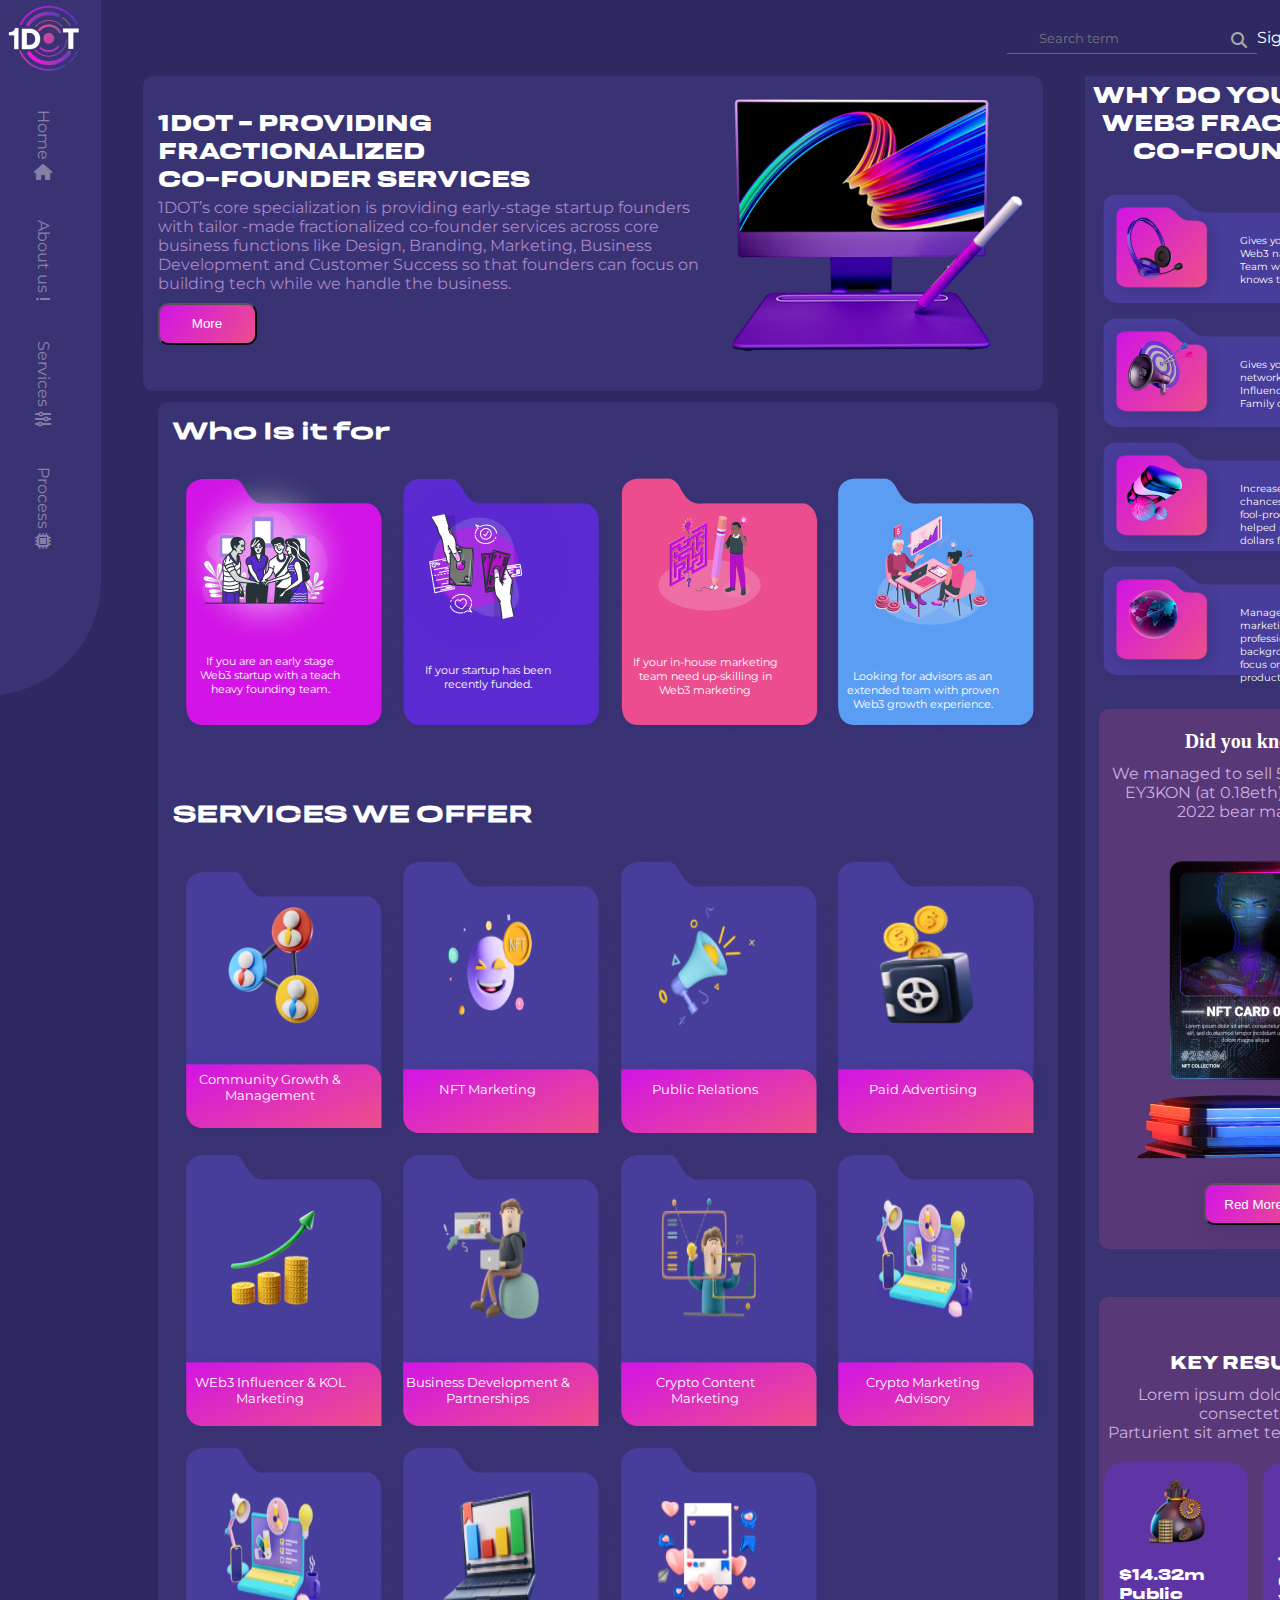
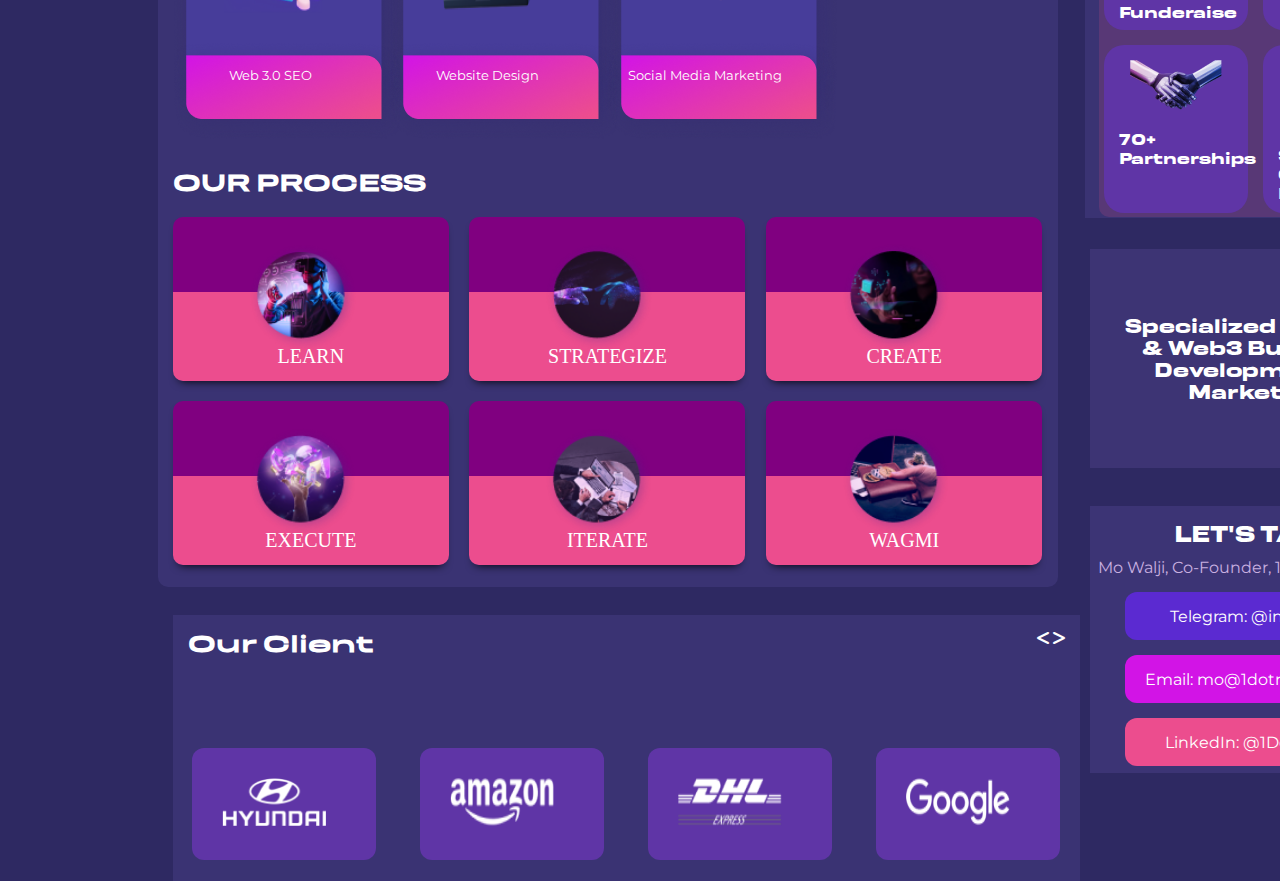
==== commit 6552b3f0: "some content updated" ====
--- a/index.html
+++ b/index.html
@@ -3,14 +3,24 @@
   <head>
     <meta charset="UTF-8" />
     <meta name="viewport" content="width=device-width, initial-scale=1.0" />
-    <title>Document</title>
+    <title>1DOT</title>
     <link rel="stylesheet" href="./assets/style.css" />
     <!-- font awesome  -->
     <link
       rel="stylesheet"
       href="https://fonts.googleapis.com/css2?family=Montserrat:wght@400;500;700&display=swap"
     />
-  
+
+    <!-- font awesome link  -->
+    <link
+      rel="stylesheet"
+      href="https://cdnjs.cloudflare.com/ajax/libs/font-awesome/6.4.2/css/all.min.css"
+    />
+
+
+    <!-- font  -->
+
+
   </head>
   <body>
     <div class="container">
@@ -35,16 +45,20 @@
         <div class="horizontal-nav">
           <div class="nav-content">
             <ul>
-              <li><a href="">Home</a>
+              <li>
+                <a href="">Home</a>
                 <span><i class="fa-solid fa-house"></i></span>
               </li>
-              <li><a href="">About us</a>
+              <li>
+                <a href="">About us</a>
                 <span><i class="fa-solid fa-exclamation"></i></span>
               </li>
-              <li><a href="">Services</a>
+              <li>
+                <a href="">Services</a>
                 <span><i class="fa-solid fa-sliders"></i></span>
               </li>
-              <li><a href="">Process</a>
+              <li>
+                <a href="">Process</a>
                 <span><i class="fa-solid fa-microchip"></i></span>
               </li>
             </ul>
@@ -245,7 +259,7 @@
                         <img src="./image/Vector 44.png" alt="" />
                       </div>
                       <div class="group-2159 service-img">
-                        <img src="./image/t5.png" alt="" />
+                        <img src="./image/crypto-man.png" alt="" />
                       </div>
                       <div class="card-btn card-btn-1">
                         <img src="./image/Rectangle 59.png" alt="" />
@@ -264,7 +278,7 @@
                         <img src="./image/Vector 44.png" alt="" />
                       </div>
                       <div class="group-2159 service-img">
-                        <img src="./image/t4.png" alt="" />
+                        <img src="./image/light-clock.png" alt="" />
                       </div>
                       <div class="card-btn card-btn-1">
                         <img src="./image/Rectangle 59.png" alt="" />
@@ -283,7 +297,7 @@
                         <img src="./image/Vector 44.png" alt="" />
                       </div>
                       <div class="group-2159 service-img">
-                        <img src="./image/t4.png" alt="" />
+                        <img src="./image/light-clock.png" alt="" />
                       </div>
                       <div class="card-btn card-btn-1">
                         <img src="./image/Rectangle 59.png" alt="" />
@@ -584,7 +598,6 @@
                 <p class="box-text">LinkedIn: @1DotMedia</p>
               </div>
             </div>
-         
           </div>
         </div>
       </div>
--- a/assets/style.css
+++ b/assets/style.css
@@ -1,4 +1,18 @@
-@import url('https://fonts.cdnfonts.com/css/resolve-sans');
+@font-face {
+  font-family: "ResolveExtBold";
+  src: url("../fonts/Resolve-ExtraboldWd.otf");
+}
+
+@font-face {
+  font-family: "ResolveMedExt";
+  src: url("../fonts/Resolve-MediumExt.otf");
+}
+
+:root{
+  --ResolveExtBold: "ResolveExtBold";
+  --ResolveMedExt: "ResolveMedExt" ;
+  --Montserrat: "Montserrat";
+}
 
 * {
   margin: 0;
@@ -47,6 +61,7 @@
   text-indent: 32px;
   border: none;
   border-bottom: 1px solid #d214e6;
+  font-family: var(--Montserrat);
 }
 .search .fa-search {
   position: absolute;
@@ -60,6 +75,7 @@
 
 .login-line {
   border-bottom: 1px solid #000;
+  font-family: var(--Montserrat);
 }
 
 .header {
@@ -78,6 +94,7 @@
   list-style: none;
   gap: 40px;
   color: white;
+  font-family: var(--Montserrat);
 }
 
 /* horizontal navbar  */
@@ -105,6 +122,7 @@
 }
 .nav-content ul li a {
   text-decoration: none;
+  font-family: var(--Montserrat);
 }
 
 .nav-content ul {
@@ -141,10 +159,12 @@
 
 .banner-text h2 {
   color: white;
-  font-family: 'Resolve-ExtraboldWd';
+  font-family: var(--ResolveExtBold);
 }
 .banner-text p {
   color: #a786c6;
+  font-family: "Montserrat";
+  margin-top: 5px;
 }
 
 .banner-text button {
@@ -169,6 +189,7 @@
 .sidebar-nav h2 {
   text-align: center;
   color: white;
+  font-family: var(--ResolveExtBold);
 }
 
 .icon-card {
@@ -202,6 +223,7 @@
   color: #fff;
   font-size: 10px;
   position: relative;
+  font-family: var(--Montserrat);
 }
 
 .victor-back-img {
@@ -213,7 +235,7 @@
 /* second banner  */
 
 .second-banner {
-  height: 1684px;
+  height: 1785px;
   width: 900px;
   background-color: #3a3373;
   margin-top: 40px;
@@ -223,6 +245,8 @@
 
 .second-banner h2 {
   color: #fff;
+  font-family: var(--ResolveMedExt);
+  margin-bottom: 20px;
 }
 
 .card-item-victor {
@@ -257,6 +281,7 @@
   text-align: center;
   font-size: 11px;
   color: #fff;
+  font-family: var(--Montserrat);
 }
 
 .who-is-card {
@@ -275,16 +300,16 @@
 }
 
 .service-img img {
-  margin-top: 40px;
+  margin-top: 55px;
   margin-left: 50px;
-  width: 110px;
+  width: 100px;
   height: 124px;
 }
 
 .service-offer {
   display: grid;
   grid-template-columns: repeat(4, 1fr);
-  row-gap: 35px;
+  row-gap: 45px;
 }
 
 .service-tex {
@@ -297,6 +322,7 @@
 .card-btn img {
   margin-top: 10px;
   position: absolute;
+  
 }
 
 .card-btn-text {
@@ -308,6 +334,8 @@
   text-align: center;
   position: relative;
   color: #fff;
+  font-size: 13px;
+  font-family: var(--Montserrat);
 }
 
 .card-btn-1 {
@@ -357,6 +385,7 @@
   margin-top: 4%;
   text-align: center;
   color: #c9b0e0;
+  font-family: var(--Montserrat);
 }
 
 .second-sidebar-img {
@@ -407,17 +436,20 @@
 .third-card-text {
   margin-top: 20px;
   color: #fff;
+  font-family: var(--ResolveExtBold);
 }
 
 .third-content h3 {
   margin-top: 35px;
   text-align: center;
   color: #fff;
+  font-family: var(--ResolveExtBold);
 }
 .third-content p {
   margin-top: 12px;
   text-align: center;
   color: #c9b0e0;
+  font-family: var(--Montserrat);
 }
 
 .third-img-card-content {
@@ -430,7 +462,7 @@
 /* process section  */
 
 .profile_conteiner {
-  height: 150px;
+  height: 164px;
   width: 276px;
   box-shadow: 0px 6px 10px -6px;
   border-radius: 10px;
@@ -447,6 +479,7 @@
   padding: 5px;
   border-radius: 50%;
   transform: translate(70px, 20px);
+  font-family: var(--ResolveExtBold);
 }
 .image img {
   height: 110px;
@@ -539,6 +572,7 @@
   font-size: 20px;
   line-height: 110%;
   color: white;
+  font-family: var(--ResolveExtBold);
 }
 
 /* talk section  */
@@ -559,6 +593,7 @@
 .talk-heading p {
   color: #c9b0e0;
   margin-top: 10px;
+  font-family: var(--Montserrat);
 }
 
 .box-1 {
